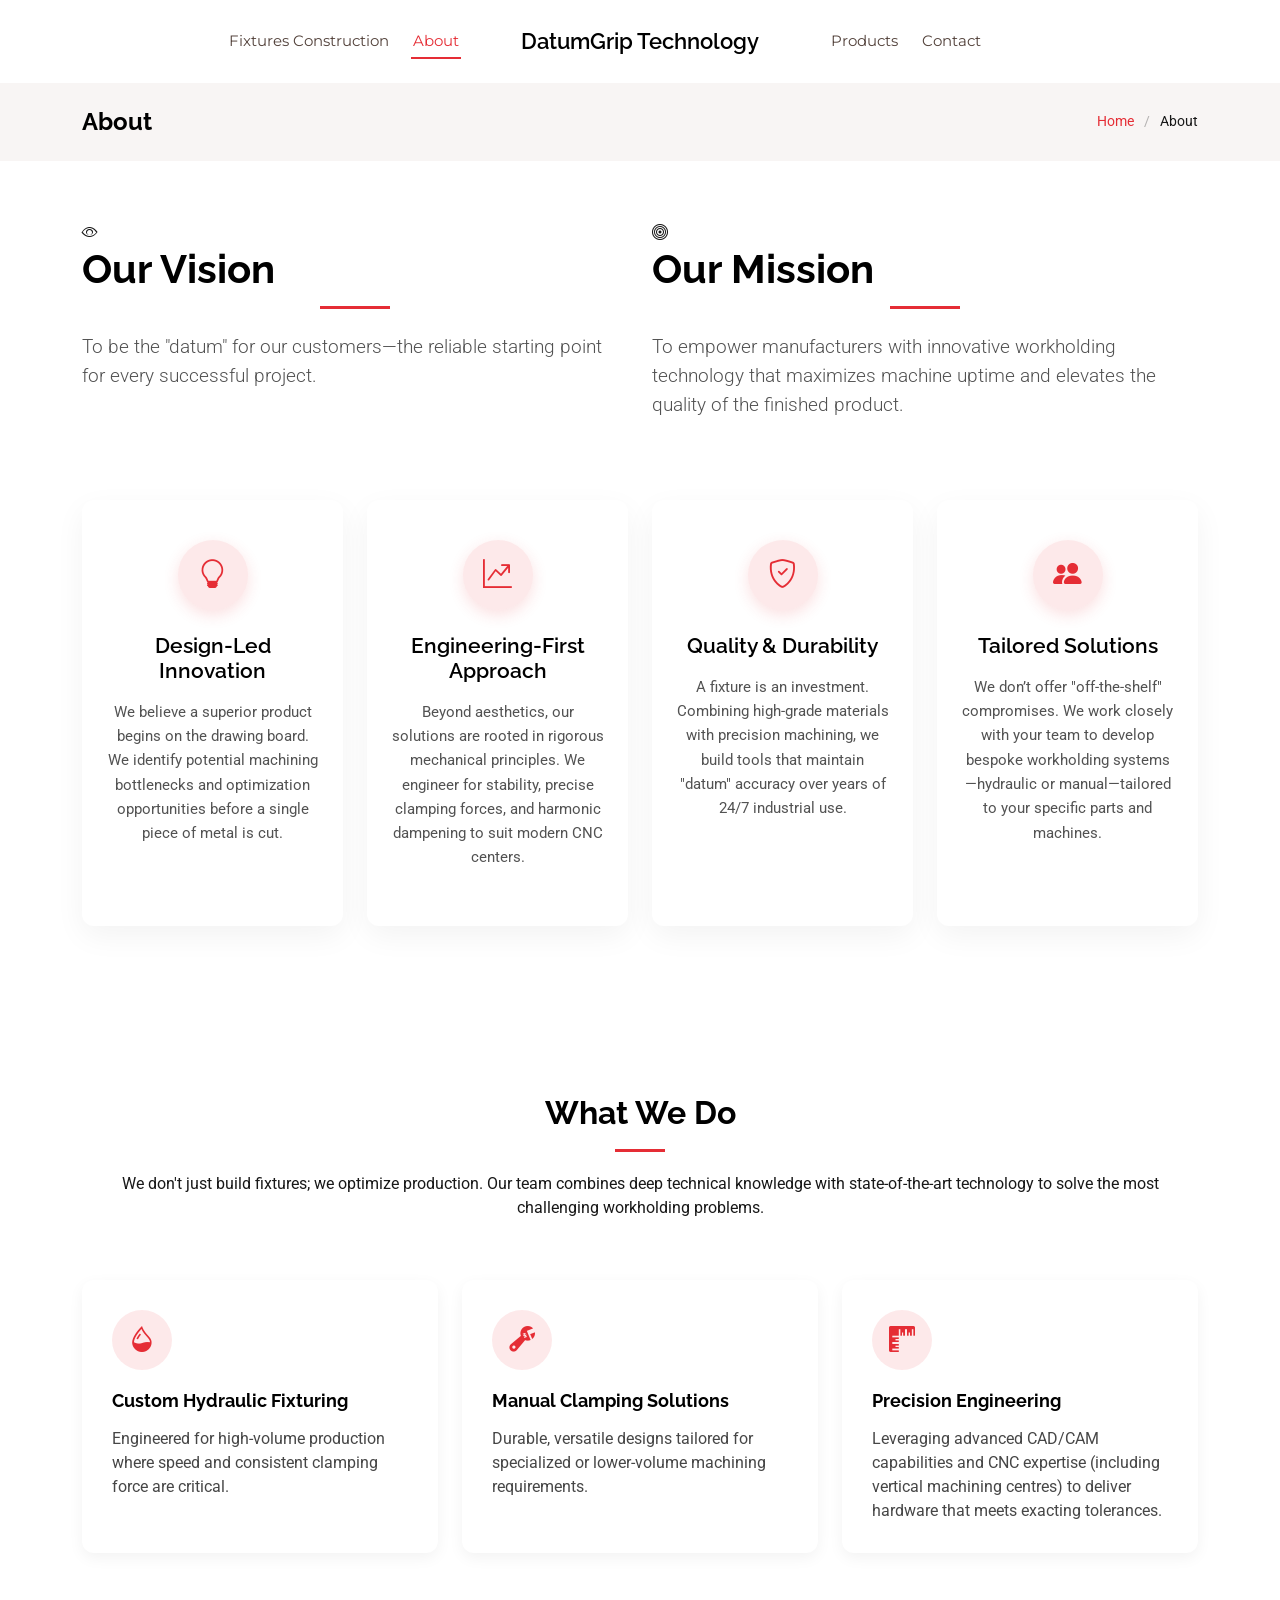
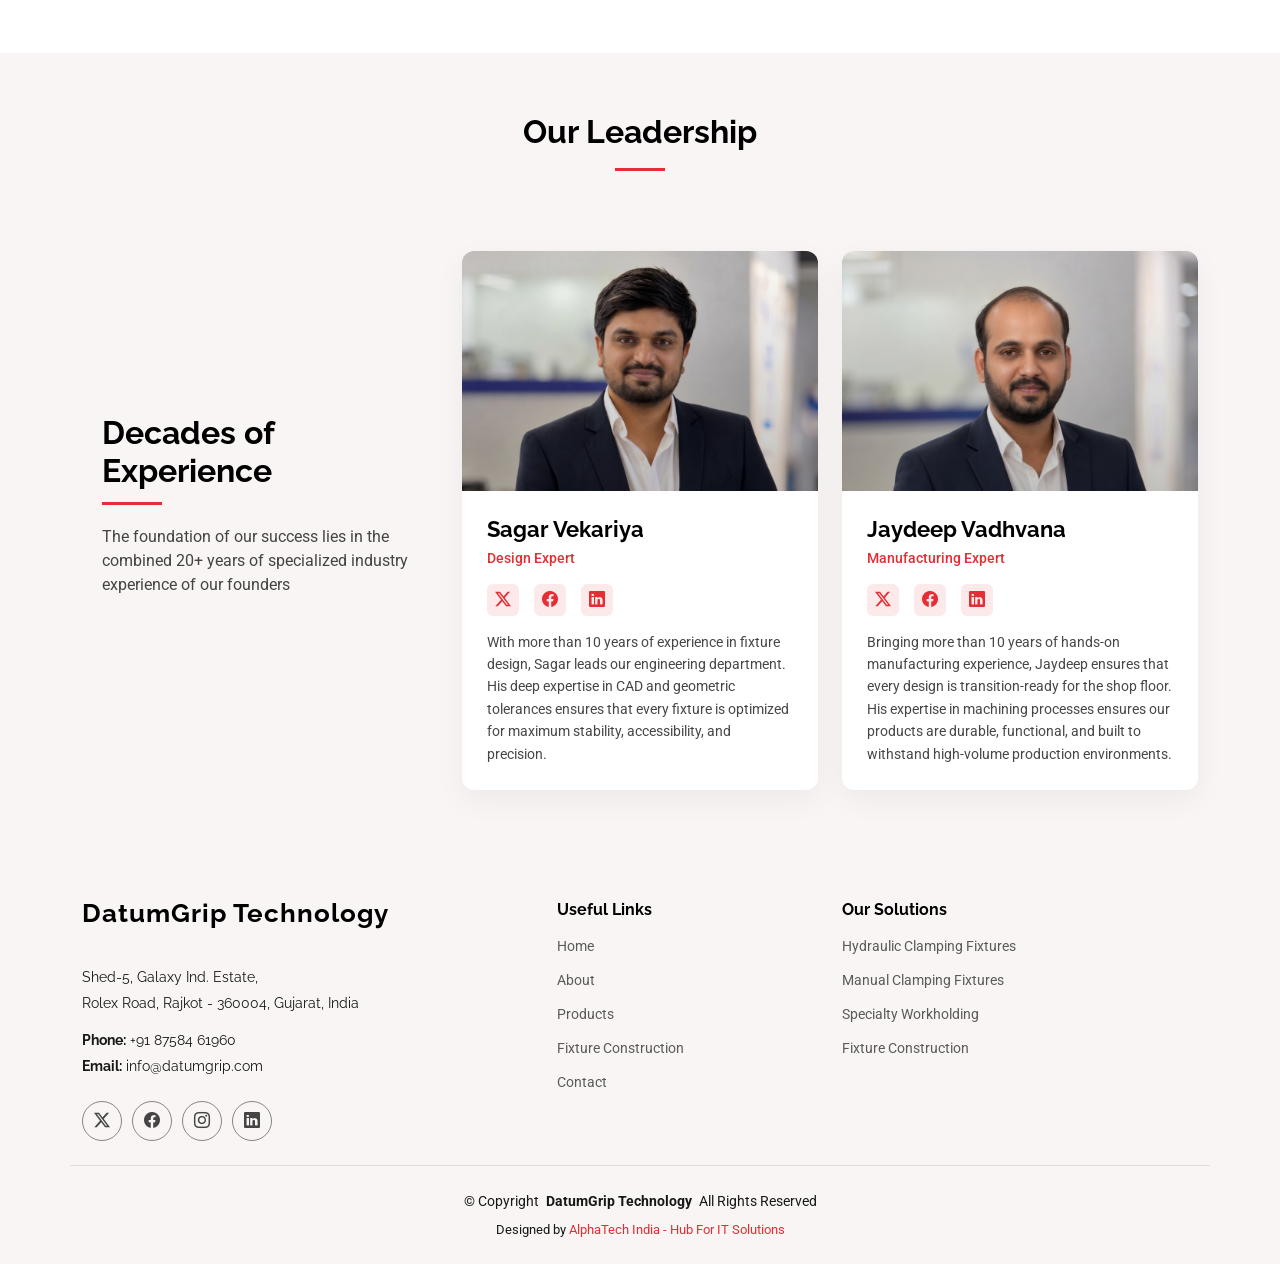
==== about.html @ d55b375a "new images and sliders" ====
<!doctype html>
<html lang="en">
  <head>
    <meta charset="utf-8" />
    <meta content="width=device-width, initial-scale=1.0" name="viewport" />
    <title>About - DatumGrip Technology</title>
    <meta name="description" content="" />
    <meta name="keywords" content="" />

    <!-- Favicons -->
    <link href="assets/img/favicon.png" rel="icon" />
    <link href="assets/img/apple-touch-icon.png" rel="apple-touch-icon" />

    <!-- Fonts -->
    <link href="https://fonts.googleapis.com" rel="preconnect" />
    <link href="https://fonts.gstatic.com" rel="preconnect" crossorigin />
    <link
      href="https://fonts.googleapis.com/css2?family=Roboto:ital,wght@0,100;0,300;0,400;0,500;0,700;0,900;1,100;1,300;1,400;1,500;1,700;1,900&family=Montserrat:ital,wght@0,100;0,200;0,300;0,400;0,500;0,600;0,700;0,800;0,900;1,100;1,200;1,300;1,400;1,500;1,600;1,700;1,800;1,900&family=Raleway:ital,wght@0,100;0,200;0,300;0,400;0,500;0,600;0,700;0,800;0,900;1,100;1,200;1,300;1,400;1,500;1,600;1,700;1,800;1,900&display=swap"
      rel="stylesheet"
    />

    <!-- Vendor CSS Files -->
    <link href="assets/vendor/bootstrap/css/bootstrap.min.css" rel="stylesheet" />
    <link href="assets/vendor/bootstrap-icons/bootstrap-icons.css" rel="stylesheet" />
    <link href="assets/vendor/aos/aos.css" rel="stylesheet" />
    <link href="assets/vendor/swiper/swiper-bundle.min.css" rel="stylesheet" />

    <!-- Main CSS File -->
    <link href="assets/css/main.css" rel="stylesheet" />
  </head>

  <body class="about-page">
    <header id="header" class="header d-flex align-items-center sticky-top">
      <div class="container-fluid container-xl position-relative header-inner d-flex align-items-center">
        <nav id="navmenu" class="navmenu">
          <div class="navmenu-panels">
            <ul class="nav-left">
              <li><a href="fixture-construction.html">Fixtures Construction</a></li>
              <li><a href="about.html" class="active">About</a></li>
            </ul>
            <a href="index.html" class="logo d-flex align-items-center">
              <!-- Uncomment the line below if you also wish to use an image logo -->
              <!-- <img src="assets/img/logo.webp" alt=""> -->
              <h1 class="sitename">DatumGrip Technology</h1>
            </a>
            <ul class="nav-right">
              <li><a href="products.html">Products</a></li>
              <li><a href="contact.html">Contact</a></li>
            </ul>
          </div>
          <i class="mobile-nav-toggle d-xl-none bi bi-list"></i>
        </nav>
      </div>
    </header>

    <main class="main">
      <!-- Page Title -->
      <div class="page-title light-background">
        <div class="container d-lg-flex justify-content-between align-items-center">
          <h1 class="mb-2 mb-lg-0">About</h1>
          <nav class="breadcrumbs">
            <ol>
              <li><a href="index.html">Home</a></li>
              <li class="current">About</li>
            </ol>
          </nav>
        </div>
      </div>
      <!-- End Page Title -->

      <!-- About Section -->
      <section id="about" class="about section">
        <div class="container" data-aos="fade-up" data-aos-delay="100">
          <div class="row g-4 justify-content-center mb-5">
            <div class="col-md-6" data-aos="fade-up" data-aos-delay="200">
              <div class="vision-mission-box">
                <div class="icon-container">
                  <i class="bi bi-eye"></i>
                </div>
                <h2 class="section-heading">Our Vision</h2>
                <p class="lead">
                  To be the "datum" for our customers—the reliable starting point for every successful project.
                </p>
              </div>
            </div>
            <div class="col-md-6" data-aos="fade-up" data-aos-delay="300">
              <div class="vision-mission-box">
                <div class="icon-container">
                  <i class="bi bi-bullseye"></i>
                </div>
                <h2 class="section-heading">Our Mission</h2>
                <p class="lead">
                  To empower manufacturers with innovative workholding technology that maximizes machine uptime and
                  elevates the quality of the finished product.
                </p>
              </div>
            </div>
          </div>

          <div class="row g-4 mb-5">
            <div class="col-md-6 col-lg-3" data-aos="fade-up" data-aos-delay="100">
              <div class="feature-box">
                <div class="icon-container">
                  <i class="bi bi-lightbulb"></i>
                </div>
                <h4>Design-Led Innovation</h4>
                <p>
                  We believe a superior product begins on the drawing board. We identify potential machining bottlenecks
                  and optimization opportunities before a single piece of metal is cut.
                </p>
              </div>
            </div>

            <div class="col-md-6 col-lg-3" data-aos="fade-up" data-aos-delay="200">
              <div class="feature-box">
                <div class="icon-container">
                  <i class="bi bi-graph-up-arrow"></i>
                </div>
                <h4>Engineering-First Approach</h4>
                <p>
                  Beyond aesthetics, our solutions are rooted in rigorous mechanical principles. We engineer for
                  stability, precise clamping forces, and harmonic dampening to suit modern CNC centers.
                </p>
              </div>
            </div>

            <div class="col-md-6 col-lg-3" data-aos="fade-up" data-aos-delay="300">
              <div class="feature-box">
                <div class="icon-container">
                  <i class="bi bi-shield-check"></i>
                </div>
                <h4>Quality & Durability</h4>
                <p>
                  A fixture is an investment. Combining high-grade materials with precision machining, we build tools
                  that maintain "datum" accuracy over years of 24/7 industrial use.
                </p>
              </div>
            </div>

            <div class="col-md-6 col-lg-3" data-aos="fade-up" data-aos-delay="400">
              <div class="feature-box">
                <div class="icon-container">
                  <i class="bi bi-people-fill"></i>
                </div>
                <h4>Tailored Solutions</h4>
                <p>
                  We don’t offer "off-the-shelf" compromises. We work closely with your team to develop bespoke
                  workholding systems—hydraulic or manual—tailored to your specific parts and machines.
                </p>
              </div>
            </div>
          </div>
        </div>
      </section>
      <!-- /About Section -->

      <!-- What We Do Section -->
      <section id="what-we-do" class="service-details section">
        <div class="container section-title" data-aos="fade-up">
          <h2>What We Do</h2>
          <p>
            We don't just build fixtures; we optimize production. Our team combines deep technical knowledge with
            state-of-the-art technology to solve the most challenging workholding problems.
          </p>
        </div>
        <!-- End Section Title -->

        <div class="container" data-aos="fade-up" data-aos-delay="100">
          <div class="service-content">
            <div class="service-features">
              <div class="row g-4">
                <div class="col-md-4" data-aos="fade-up" data-aos-delay="100">
                  <div class="feature-card">
                    <div class="icon-wrapper">
                      <i class="bi bi-droplet-half"></i>
                    </div>
                    <h4>Custom Hydraulic Fixturing</h4>
                    <p>Engineered for high-volume production where speed and consistent clamping force are critical.</p>
                  </div>
                </div>
                <div class="col-md-4" data-aos="fade-up" data-aos-delay="200">
                  <div class="feature-card">
                    <div class="icon-wrapper">
                      <i class="bi bi-wrench-adjustable"></i>
                    </div>
                    <h4>Manual Clamping Solutions</h4>
                    <p>Durable, versatile designs tailored for specialized or lower-volume machining requirements.</p>
                  </div>
                </div>
                <div class="col-md-4" data-aos="fade-up" data-aos-delay="300">
                  <div class="feature-card">
                    <div class="icon-wrapper">
                      <i class="bi bi-rulers"></i>
                    </div>
                    <h4>Precision Engineering</h4>
                    <p>
                      Leveraging advanced CAD/CAM capabilities and CNC expertise (including vertical machining centres)
                      to deliver hardware that meets exacting tolerances.
                    </p>
                  </div>
                </div>
              </div>
            </div>
          </div>
        </div>
      </section>
      <!-- /What We Do Section -->

      <!-- Team Section -->
      <section id="team" class="team section light-background">
        <!-- Section Title -->
        <div class="container section-title" data-aos="fade-up">
          <h2>Our Leadership</h2>
          <!-- <p>The foundation of our success lies in the combined 20+ years of specialized industry experience of our founders</p> -->
        </div>
        <!-- End Section Title -->

        <div class="container" data-aos="fade-up" data-aos-delay="100">
          <div class="row">
            <div class="col-lg-4 team-intro" data-aos="fade-right" data-aos-delay="200">
              <div class="team-intro-content">
                <h2>Decades of Experience</h2>
                <p>
                  The foundation of our success lies in the combined 20+ years of specialized industry experience of our
                  founders
                </p>
              </div>
            </div>

            <div class="col-lg-8 team-grid-wrap">
              <div class="row g-4">
                <div class="col-md-6">
                  <div class="member-card">
                    <div class="member-image">
                      <img
                        src="assets/images/sagar.png"
                        class="img-fluid"
                        style="object-position: center;"
                        alt=""
                        loading="lazy"
                      />
                    </div>
                    <div class="member-info">
                      <h3>Sagar Vekariya</h3>
                      <span>Design Expert</span>
                      <div class="member-social">
                        <a href="#"><i class="bi bi-twitter-x"></i></a>
                        <a href="#"><i class="bi bi-facebook"></i></a>
                        <a href="#"><i class="bi bi-linkedin"></i></a>
                      </div>
                      <div class="member-bio">
                        <p>
                          With more than 10 years of experience in fixture design, Sagar leads our engineering
                          department. His deep expertise in CAD and geometric tolerances ensures that every fixture is
                          optimized for maximum stability, accessibility, and precision.
                        </p>
                      </div>
                    </div>
                  </div>
                </div>
                <!-- End card item -->

                <div class="col-md-6">
                  <div class="member-card">
                    <div class="member-image">
                      <img
                        src="assets/images/jaydeep.png"
                        class="img-fluid"
                        alt="Jaydeep"
                        loading="lazy"
                      />
                    </div>
                    <div class="member-info">
                      <h3>Jaydeep Vadhvana</h3>
                      <span>Manufacturing Expert</span>
                      <div class="member-social">
                        <a href="#"><i class="bi bi-twitter-x"></i></a>
                        <a href="#"><i class="bi bi-facebook"></i></a>
                        <a href="#"><i class="bi bi-linkedin"></i></a>
                      </div>
                      <div class="member-bio">
                        <p>
                          Bringing more than 10 years of hands-on manufacturing experience, Jaydeep ensures that every
                          design is transition-ready for the shop floor. His expertise in machining processes ensures
                          our products are durable, functional, and built to withstand high-volume production
                          environments.
                        </p>
                      </div>
                    </div>
                  </div>
                </div>
                <!-- End card item -->
              </div>
            </div>
          </div>
        </div>
      </section>
      <!-- /Team Section -->
    </main>

    <footer id="footer" class="footer position-relative light-background">
      <div class="container footer-top">
        <div class="row gy-4">
          <div class="col-lg-5 col-md-12 footer-about">
            <a href="index.html" class="logo d-flex align-items-center">
              <span class="sitename">DatumGrip Technology</span>
            </a>
            <div class="footer-contact pt-3">
              <p>Shed-5, Galaxy Ind. Estate,</p>
              <p>Rolex Road, Rajkot - 360004, Gujarat, India</p>
              <p class="mt-3"><strong>Phone:</strong> <span>+91 87584 61960</span></p>
              <p><strong>Email:</strong> <span>info@datumgrip.com</span></p>
            </div>
            <div class="social-links d-flex mt-4">
              <a href="#"><i class="bi bi-twitter-x"></i></a>
              <a href="#"><i class="bi bi-facebook"></i></a>
              <a href="#"><i class="bi bi-instagram"></i></a>
              <a href="#"><i class="bi bi-linkedin"></i></a>
            </div>
          </div>

          <div class="col-lg-3 col-md-6 footer-links">
            <h4>Useful Links</h4>
            <ul>
              <li><a href="index.html">Home</a></li>
              <li><a href="about.html">About</a></li>
              <li><a href="products.html">Products</a></li>
              <li><a href="fixture-construction.html">Fixture Construction</a></li>
              <li><a href="contact.html">Contact</a></li>
            </ul>
          </div>

          <div class="col-lg-4 col-md-6 footer-links">
            <h4>Our Solutions</h4>
            <ul>
              <li><a href="products.html">Hydraulic Clamping Fixtures</a></li>
              <li><a href="products.html">Manual Clamping Fixtures</a></li>
              <li><a href="products.html">Specialty Workholding</a></li>
              <li><a href="fixture-construction.html">Fixture Construction</a></li>
            </ul>
          </div>
        </div>
      </div>

      <div class="container copyright text-center mt-4">
        <p>
          © <span>Copyright</span> <strong class="px-1 sitename">DatumGrip Technology</strong>
          <span>All Rights Reserved</span>
        </p>
        <div class="credits">
          Designed by <a href="https://alphatech-india.in/">AlphaTech India - Hub For IT Solutions</a>
        </div>
      </div>
    </footer>

    <!-- Scroll Top -->
    <a href="#" id="scroll-top" class="scroll-top d-flex align-items-center justify-content-center"
      ><i class="bi bi-arrow-up-short"></i
    ></a>

    <!-- Vendor JS Files -->
    <script src="assets/vendor/bootstrap/js/bootstrap.bundle.min.js"></script>
    <script src="assets/vendor/aos/aos.js"></script>
    <script src="assets/vendor/swiper/swiper-bundle.min.js"></script>

    <!-- Main JS File -->
    <script src="assets/js/main.js"></script>
  </body>
</html>
---- assets/css/main.css ----
/*--------------------------------------------------------------
# Font & Color Variables
--------------------------------------------------------------*/
/* Fonts */
:root {
  --default-font: "Roboto",  system-ui, -apple-system, "Segoe UI", Roboto, "Helvetica Neue", Arial, "Noto Sans", "Liberation Sans", sans-serif, "Apple Color Emoji", "Segoe UI Emoji", "Segoe UI Symbol", "Noto Color Emoji";
  --heading-font: "Raleway",  sans-serif;
  --nav-font: "Montserrat",  sans-serif;
}

/* Global Colors - The following color variables are used throughout the website. Updating them here will change the color scheme of the entire website */
:root { 
  --background-color: #ffffff; /* Background color for the entire website, including individual sections */
  --default-color: #181818; /* Default color used for the majority of the text content across the entire website */
  --heading-color: #000000; /* Color for headings, subheadings and title throughout the website */
  --accent-color: #E52D35; /* Accent color that represents your brand on the website. It's used for buttons, links, and other elements that need to stand out */
  --surface-color: #ffffff; /* The surface color is used as a background of boxed elements within sections, such as cards, icon boxes, or other elements that require a visual separation from the global background. */
  --contrast-color: #ffffff; /* Contrast color for text, ensuring readability against backgrounds of accent, heading, or default colors. */
}

/* Nav Menu Colors - The following color variables are used specifically for the navigation menu. They are separate from the global colors to allow for more customization options */
:root {
  --nav-color: #52413a;  /* The default color of the main navmenu links */
  --nav-hover-color: #E52D35; /* Applied to main navmenu links when they are hovered over or active */
  --nav-mobile-background-color: #ffffff; /* Used as the background color for mobile navigation menu */
  --nav-dropdown-background-color: #ffffff; /* Used as the background color for dropdown items that appear when hovering over primary navigation items */
  --nav-dropdown-color: #52413a; /* Used for navigation links of the dropdown items in the navigation menu. */
  --nav-dropdown-hover-color: #E52D35; /* Similar to --nav-hover-color, this color is applied to dropdown navigation links when they are hovered over. */
}

/* Color Presets - These classes override global colors when applied to any section or element, providing reuse of the sam color scheme. */

.light-background {
  --background-color: #f8f5f4;
  --surface-color: #ffffff;
}

.dark-background {
  --background-color: #060606;
  --default-color: #ffffff;
  --heading-color: #ffffff;
  --surface-color: #343333;
  --contrast-color: #ffffff;
}

/* Smooth scroll */
:root {
  scroll-behavior: smooth;
}

/*--------------------------------------------------------------
# General Styling & Shared Classes
--------------------------------------------------------------*/
body {
  color: var(--default-color);
  background-color: var(--background-color);
  font-family: var(--default-font);
}

a {
  color: var(--accent-color);
  text-decoration: none;
  transition: 0.3s;
}

a:hover {
  color: color-mix(in srgb, var(--accent-color), transparent 25%);
  text-decoration: none;
}

h1,
h2,
h3,
h4,
h5,
h6 {
  color: var(--heading-color);
  font-family: var(--heading-font);
}

/* PHP Email Form Messages
------------------------------*/
.php-email-form .error-message {
  display: none;
  background: #df1529;
  color: #ffffff;
  text-align: left;
  padding: 15px;
  margin-bottom: 24px;
  font-weight: 600;
}

.php-email-form .sent-message {
  display: none;
  color: #ffffff;
  background: #059652;
  text-align: center;
  padding: 15px;
  margin-bottom: 24px;
  font-weight: 600;
}

.php-email-form .loading {
  display: none;
  background: var(--surface-color);
  text-align: center;
  padding: 15px;
  margin-bottom: 24px;
}

.php-email-form .loading:before {
  content: "";
  display: inline-block;
  border-radius: 50%;
  width: 24px;
  height: 24px;
  margin: 0 10px -6px 0;
  border: 3px solid var(--accent-color);
  border-top-color: var(--surface-color);
  animation: php-email-form-loading 1s linear infinite;
}

@keyframes php-email-form-loading {
  0% {
    transform: rotate(0deg);
  }

  100% {
    transform: rotate(360deg);
  }
}

/*--------------------------------------------------------------
# Global Header
--------------------------------------------------------------*/
.header {
  color: var(--default-color);
  background-color: var(--background-color);
  padding: 15px 0;
  transition: all 0.5s;
  z-index: 997;
}

.header .logo {
  line-height: 1;
}

.header .logo img {
  max-height: 36px;
  margin-right: 8px;
}

.header .logo h1 {
  font-size: 26px;
  margin: 0;
  font-weight: 600;
  color: var(--heading-color);
}

.header .btn-getstarted,
.header .btn-getstarted:focus {
  color: var(--contrast-color);
  background: var(--accent-color);
  font-size: 14px;
  padding: 8px 25px;
  margin: 0 0 0 30px;
  border-radius: 50px;
  transition: 0.3s;
}

.header .btn-getstarted:hover,
.header .btn-getstarted:focus:hover {
  color: var(--contrast-color);
  background: color-mix(in srgb, var(--accent-color), transparent 15%);
}

@media (max-width: 1199px) {
  .header-inner {
    justify-content: space-between;
    width: 100%;
  }

  .header-inner .navmenu {
    display: flex;
    align-items: center;
    justify-content: space-between;
    width: 100%;
  }

  .header-inner .navmenu-panels {
    display: contents;
  }

  .header-inner .navmenu-panels .logo {
    order: 1;
  }

  .header-inner .navmenu .mobile-nav-toggle {
    order: 2;
  }
}

/* Centered logo with split navigation */
@media (min-width: 1200px) {
  .header-inner {
    width: 100%;
  }

  .header-inner .navmenu {
    width: 100%;
  }

  .header-inner .navmenu-panels {
    display: grid;
    grid-template-columns: minmax(0, 1fr) auto minmax(0, 1fr);
    align-items: center;
    column-gap: 48px;
    width: 100%;
  }

  .header-inner .nav-left {
    justify-content: flex-end;
    justify-self: end;
  }

  .header-inner .nav-right {
    justify-content: flex-start;
    justify-self: start;
  }

  .header-inner .navmenu-panels .logo {
    justify-self: center;
    text-align: center;
    padding: 0 12px;
  }

  .header-inner .navmenu-panels .logo h1 {
    font-size: 22px;
    white-space: nowrap;
  }
}

/* Global Header on Scroll
------------------------------*/
.scrolled .header {
  --background-color: rgba(244, 239, 237, 0.95);
}

/*--------------------------------------------------------------
# Navigation Menu
--------------------------------------------------------------*/
/* Desktop Navigation */
@media (min-width: 1200px) {
  .navmenu {
    padding: 0;
  }

  .navmenu ul {
    margin: 0;
    padding: 0;
    display: flex;
    list-style: none;
    align-items: center;
  }

  .navmenu li {
    position: relative;
  }

  .navmenu-panels>ul>li {
    white-space: nowrap;
    padding: 15px 10px;
  }

  .navmenu-panels>ul>li:last-child {
    padding-right: 0;
  }

  .navmenu a,
  .navmenu a:focus {
    color: var(--nav-color);
    font-size: 15px;
    padding: 0 2px;
    font-family: var(--nav-font);
    font-weight: 400;
    display: flex;
    align-items: center;
    justify-content: space-between;
    white-space: nowrap;
    transition: 0.3s;
    position: relative;
  }

  .navmenu a i,
  .navmenu a:focus i {
    font-size: 12px;
    line-height: 0;
    margin-left: 5px;
    transition: 0.3s;
  }

  .navmenu-panels>ul>li>a:before {
    content: "";
    position: absolute;
    width: 100%;
    height: 2px;
    bottom: -6px;
    left: 0;
    background-color: var(--accent-color);
    visibility: hidden;
    width: 0px;
    transition: all 0.3s ease-in-out 0s;
  }

  .navmenu a:hover:before,
  .navmenu li:hover>a:before,
  .navmenu .active:before {
    visibility: visible;
    width: 100%;
  }

  .navmenu li:hover>a,
  .navmenu .active,
  .navmenu .active:focus {
    color: var(--nav-hover-color);
  }

  .navmenu .dropdown ul {
    margin: 0;
    padding: 10px 0;
    background: var(--nav-dropdown-background-color);
    display: block;
    position: absolute;
    visibility: hidden;
    left: 14px;
    top: 130%;
    opacity: 0;
    transition: 0.3s;
    border-radius: 4px;
    z-index: 99;
    box-shadow: 0px 0px 30px rgba(0, 0, 0, 0.1);
  }

  .navmenu .dropdown ul li {
    min-width: 200px;
  }

  .navmenu .dropdown ul a {
    padding: 10px 20px;
    font-size: 15px;
    text-transform: none;
    color: var(--nav-dropdown-color);
  }

  .navmenu .dropdown ul a i {
    font-size: 12px;
  }

  .navmenu .dropdown ul a:hover,
  .navmenu .dropdown ul .active:hover,
  .navmenu .dropdown ul li:hover>a {
    color: var(--nav-dropdown-hover-color);
  }

  .navmenu .dropdown:hover>ul {
    opacity: 1;
    top: 100%;
    visibility: visible;
  }

  .navmenu .dropdown .dropdown ul {
    top: 0;
    left: -90%;
    visibility: hidden;
  }

  .navmenu .dropdown .dropdown:hover>ul {
    opacity: 1;
    top: 0;
    left: -100%;
    visibility: visible;
  }
}

/* Mobile Navigation */
@media (max-width: 1199px) {
  .mobile-nav-toggle {
    color: var(--nav-color);
    font-size: 28px;
    line-height: 0;
    margin-right: 10px;
    cursor: pointer;
    transition: color 0.3s;
  }

  .navmenu {
    padding: 0;
    z-index: 9997;
  }

  .navmenu-panels {
    display: none;
  }

  .navmenu-panels ul {
    display: none;
    list-style: none;
    position: static;
    padding: 0;
    margin: 0;
    border-radius: 0;
    background-color: transparent;
    border: none;
    box-shadow: none;
    overflow: visible;
    transition: 0.3s;
  }

  .navmenu-panels>ul {
    display: none;
  }

  .navmenu a,
  .navmenu a:focus {
    color: var(--nav-dropdown-color);
    padding: 10px 20px;
    font-family: var(--nav-font);
    font-size: 17px;
    font-weight: 500;
    display: flex;
    align-items: center;
    justify-content: space-between;
    white-space: nowrap;
    transition: 0.3s;
  }

  .navmenu a i,
  .navmenu a:focus i {
    font-size: 12px;
    line-height: 0;
    margin-left: 5px;
    width: 30px;
    height: 30px;
    display: flex;
    align-items: center;
    justify-content: center;
    border-radius: 50%;
    transition: 0.3s;
    background-color: color-mix(in srgb, var(--accent-color), transparent 90%);
  }

  .navmenu a i:hover,
  .navmenu a:focus i:hover {
    background-color: var(--accent-color);
    color: var(--contrast-color);
  }

  .navmenu a:hover,
  .navmenu .active,
  .navmenu .active:focus {
    color: var(--nav-dropdown-hover-color);
  }

  .navmenu .active i,
  .navmenu .active:focus i {
    background-color: var(--accent-color);
    color: var(--contrast-color);
    transform: rotate(180deg);
  }

  .navmenu .dropdown ul {
    position: static;
    display: none;
    z-index: 99;
    padding: 10px 0;
    margin: 10px 20px;
    background-color: var(--nav-dropdown-background-color);
    transition: all 0.5s ease-in-out;
  }

  .navmenu .dropdown ul ul {
    background-color: rgba(33, 37, 41, 0.1);
  }

  .navmenu .dropdown>.dropdown-active {
    display: block;
    background-color: rgba(33, 37, 41, 0.03);
  }

  .mobile-nav-active {
    overflow: hidden;
  }

  .mobile-nav-active .mobile-nav-toggle {
    color: #fff;
    position: absolute;
    font-size: 32px;
    top: 15px;
    right: 15px;
    margin-right: 0;
    z-index: 9999;
  }

  .mobile-nav-active .navmenu {
    position: fixed;
    overflow: hidden;
    inset: 0;
    background: rgba(33, 37, 41, 0.8);
    transition: 0.3s;
  }

  .mobile-nav-active .navmenu-panels {
    display: block;
    position: absolute;
    inset: 60px 20px 20px 20px;
    padding: 10px 0;
    margin: 0;
    border-radius: 6px;
    background-color: var(--nav-mobile-background-color);
    border: 1px solid color-mix(in srgb, var(--default-color), transparent 90%);
    box-shadow: none;
    overflow-y: auto;
    z-index: 9998;
  }

  .mobile-nav-active .navmenu-panels .logo {
    display: none;
  }

  .mobile-nav-active .navmenu-panels>ul {
    display: block;
  }
}

/*--------------------------------------------------------------
# Global Footer
--------------------------------------------------------------*/
.footer {
  color: var(--default-color);
  background-color: var(--background-color);
  font-size: 14px;
  position: relative;
}

.footer .footer-top {
  padding-top: 50px;
}

.footer .footer-about .logo {
  line-height: 1;
  margin-bottom: 25px;
}

.footer .footer-about .logo img {
  max-height: 40px;
  margin-right: 6px;
}

.footer .footer-about .logo span {
  color: var(--heading-color);
  font-family: var(--heading-font);
  font-size: 26px;
  font-weight: 700;
  letter-spacing: 1px;
}

.footer .footer-about p {
  font-size: 14px;
  font-family: var(--heading-font);
}

.footer .social-links a {
  display: flex;
  align-items: center;
  justify-content: center;
  width: 40px;
  height: 40px;
  border-radius: 50%;
  border: 1px solid color-mix(in srgb, var(--default-color), transparent 50%);
  font-size: 16px;
  color: color-mix(in srgb, var(--default-color), transparent 20%);
  margin-right: 10px;
  transition: 0.3s;
}

.footer .social-links a:hover {
  color: var(--accent-color);
  border-color: var(--accent-color);
}

.footer h4 {
  font-size: 16px;
  font-weight: bold;
  position: relative;
  padding-bottom: 12px;
}

.footer .footer-links {
  margin-bottom: 30px;
}

.footer .footer-links ul {
  list-style: none;
  padding: 0;
  margin: 0;
}

.footer .footer-links ul i {
  padding-right: 2px;
  font-size: 12px;
  line-height: 0;
}

.footer .footer-links ul li {
  padding: 10px 0;
  display: flex;
  align-items: center;
}

.footer .footer-links ul li:first-child {
  padding-top: 0;
}

.footer .footer-links ul a {
  color: color-mix(in srgb, var(--default-color), transparent 30%);
  display: inline-block;
  line-height: 1;
}

.footer .footer-links ul a:hover {
  color: var(--accent-color);
}

.footer .footer-contact p {
  margin-bottom: 5px;
}

.footer .copyright {
  padding: 25px 0;
  border-top: 1px solid color-mix(in srgb, var(--default-color), transparent 90%);
}

.footer .copyright p {
  margin-bottom: 0;
}

.footer .credits {
  margin-top: 8px;
  font-size: 13px;
}

/*--------------------------------------------------------------
# Scroll Top Button
--------------------------------------------------------------*/
.scroll-top {
  position: fixed;
  visibility: hidden;
  opacity: 0;
  right: 15px;
  bottom: -15px;
  z-index: 99999;
  background-color: var(--accent-color);
  width: 44px;
  height: 44px;
  border-radius: 50px;
  transition: all 0.4s;
}

.scroll-top i {
  font-size: 24px;
  color: var(--contrast-color);
  line-height: 0;
}

.scroll-top:hover {
  background-color: color-mix(in srgb, var(--accent-color), transparent 20%);
  color: var(--contrast-color);
}

.scroll-top.active {
  visibility: visible;
  opacity: 1;
  bottom: 15px;
}

/*--------------------------------------------------------------
# Disable aos animation delay on mobile devices
--------------------------------------------------------------*/
@media screen and (max-width: 768px) {
  [data-aos-delay] {
    transition-delay: 0 !important;
  }
}

/*--------------------------------------------------------------
# Global Page Titles & Breadcrumbs
--------------------------------------------------------------*/
.page-title {
  color: var(--default-color);
  background-color: var(--background-color);
  padding: 25px 0;
  position: relative;
}

.page-title h1 {
  font-size: 24px;
  font-weight: 700;
}

.page-title .breadcrumbs ol {
  display: flex;
  flex-wrap: wrap;
  list-style: none;
  padding: 0;
  margin: 0;
  font-size: 14px;
  font-weight: 400;
}

.page-title .breadcrumbs ol li+li {
  padding-left: 10px;
}

.page-title .breadcrumbs ol li+li::before {
  content: "/";
  display: inline-block;
  padding-right: 10px;
  color: color-mix(in srgb, var(--default-color), transparent 70%);
}

/*--------------------------------------------------------------
# Global Sections
--------------------------------------------------------------*/
section,
.section {
  color: var(--default-color);
  background-color: var(--background-color);
  padding: 60px 0;
  scroll-margin-top: 82px;
  overflow: clip;
}

@media (max-width: 1199px) {

  section,
  .section {
    scroll-margin-top: 63px;
  }
}

/*--------------------------------------------------------------
# Global Section Titles
--------------------------------------------------------------*/
.section-title {
  text-align: center;
  padding-bottom: 60px;
  position: relative;
}

.section-title h2 {
  font-size: 32px;
  font-weight: 700;
  margin-bottom: 20px;
  padding-bottom: 20px;
  position: relative;
}

.section-title h2:after {
  content: "";
  position: absolute;
  display: block;
  width: 50px;
  height: 3px;
  background: var(--accent-color);
  left: 0;
  right: 0;
  bottom: 0;
  margin: auto;
}

.section-title p {
  margin-bottom: 0;
}

/*--------------------------------------------------------------
# Hero Section
--------------------------------------------------------------*/
.hero {
  padding: 80px 0;
}

.hero .hero-content {
  margin-bottom: 2rem;
}

@media (min-width: 992px) {
  .hero .hero-content {
    margin-bottom: 0;
  }
}

.hero .hero-tag {
  display: inline-flex;
  align-items: center;
  background-color: color-mix(in srgb, var(--accent-color), transparent 90%);
  padding: 0.5rem 1rem;
  border-radius: 50px;
  margin-bottom: 1rem;
}

.hero .hero-tag i {
  color: var(--accent-color);
  margin-right: 0.5rem;
}

.hero .hero-tag span {
  color: var(--accent-color);
  font-weight: 600;
}

.hero h1 {
  font-size: 2.5rem;
  font-weight: 700;
  margin-bottom: 1rem;
}

.hero h1 .highlight {
  color: var(--accent-color);
}

@media (min-width: 992px) {
  .hero h1 {
    font-size: 3.5rem;
  }
}

.hero .lead {
  color: color-mix(in srgb, var(--default-color), transparent 25%);
  margin-bottom: 1.5rem;
}

.hero .hero-features {
  list-style: none;
  padding-left: 0;
  margin-bottom: 2rem;
}

.hero .hero-features li {
  margin-bottom: 0.5rem;
  display: flex;
  align-items: center;
}

.hero .hero-features li i {
  color: var(--accent-color);
  margin-right: 0.5rem;
}

.hero .hero-cta {
  display: flex;
  flex-wrap: wrap;
  gap: 1rem;
}

.hero .hero-cta .btn-primary {
  background-color: var(--accent-color);
  border-color: var(--accent-color);
  color: var(--contrast-color);
  padding: 0.75rem 1.5rem;
  font-weight: 600;
  transition: all 0.3s ease;
}

.hero .hero-cta .btn-primary:hover {
  background-color: color-mix(in srgb, var(--accent-color), black 10%);
  border-color: color-mix(in srgb, var(--accent-color), black 10%);
}

.hero .hero-cta .btn-link {
  color: var(--heading-color);
  font-weight: 600;
  text-decoration: none;
  display: inline-flex;
  align-items: center;
}

.hero .hero-cta .btn-link i {
  margin-right: 0.5rem;
}

.hero .hero-cta .btn-link:hover {
  color: var(--accent-color);
}

.hero .hero-image-wrapper {
  position: relative;
  padding: 0 40px;
}

.hero .hero-image-wrapper .hero-image {
  border-radius: 10px;
}

.hero .hero-image-wrapper .stat-card {
  position: absolute;
  background-color: var(--surface-color);
  padding: 1rem;
  border-radius: 8px;
  box-shadow: 0 5px 15px rgba(0, 0, 0, 0.1);
  display: flex;
  flex-direction: column;
  align-items: flex-start;
  min-width: 150px;
}

.hero .hero-image-wrapper .stat-card.top-right {
  top: 40px;
  right: 0px;
}

.hero .hero-image-wrapper .stat-card.bottom-left {
  bottom: 40px;
  left: 0px;
}

.hero .hero-image-wrapper .stat-card .stat-value {
  font-size: 1.5rem;
  font-weight: 700;
  color: var(--accent-color);
  margin-bottom: 0.25rem;
}

.hero .hero-image-wrapper .stat-card .stat-label {
  font-size: 0.875rem;
  color: var(--heading-color);
  margin-bottom: 0.5rem;
}

.hero .hero-image-wrapper .stat-card .stat-icon {
  align-self: flex-end;
  font-size: 1.25rem;
  color: color-mix(in srgb, var(--accent-color), transparent 50%);
}

@media (max-width: 575px) {
  .hero .hero-image-wrapper {
    padding: 0;
  }

  .hero .hero-image-wrapper .stat-card {
    position: relative;
  }

  .hero .hero-image-wrapper .stat-card.top-right,
  .hero .hero-image-wrapper .stat-card.bottom-left {
    inset: auto;
    margin-top: 30px;
  }
}

/*--------------------------------------------------------------
# About Section
--------------------------------------------------------------*/
.about .section-heading {
  font-size: 2.5rem;
  color: var(--heading-color);
  margin-bottom: 1.5rem;
  position: relative;
  padding-bottom: 1rem;
  font-weight: 700;
}

.about .section-heading:after {
  content: "";
  position: absolute;
  width: 70px;
  height: 3px;
  background: var(--accent-color);
  bottom: 0;
  left: 50%;
  transform: translateX(-50%);
}

.about .lead {
  font-size: 1.2rem;
  color: color-mix(in srgb, var(--default-color), transparent 25%);
  margin-bottom: 2rem;
  max-width: 800px;
  margin-left: auto;
  margin-right: auto;
}

.about .feature-box {
  background: var(--surface-color);
  border-radius: 12px;
  padding: 2.5rem 1.5rem;
  text-align: center;
  height: 100%;
  box-shadow: 0 10px 30px rgba(0, 0, 0, 0.05);
  transition: all 0.3s ease;
  position: relative;
  overflow: hidden;
  z-index: 1;
}

.about .feature-box:before {
  content: "";
  position: absolute;
  bottom: 0;
  left: 0;
  width: 100%;
  height: 0;
  background: color-mix(in srgb, var(--accent-color), transparent 92%);
  z-index: -1;
  transition: height 0.5s cubic-bezier(0.65, 0, 0.35, 1);
  border-radius: 12px;
}

.about .feature-box:hover {
  transform: translateY(-10px);
  box-shadow: none;
}

.about .feature-box:hover:before {
  height: 100%;
}

.about .feature-box:hover .icon-container {
  background: var(--accent-color);
  color: var(--contrast-color);
}

.about .feature-box .icon-container {
  width: 70px;
  height: 70px;
  border-radius: 50%;
  background: color-mix(in srgb, var(--accent-color), transparent 90%);
  color: var(--accent-color);
  display: flex;
  align-items: center;
  justify-content: center;
  margin: 0 auto 1.5rem;
  font-size: 1.8rem;
  transition: all 0.3s ease;
  box-shadow: 0 5px 15px color-mix(in srgb, var(--accent-color), transparent 85%);
}

.about .feature-box h4 {
  font-size: 1.3rem;
  font-weight: 600;
  margin-bottom: 1rem;
  color: var(--heading-color);
}

.about .feature-box p {
  color: color-mix(in srgb, var(--default-color), transparent 25%);
  font-size: 0.95rem;
  line-height: 1.6;
}

.about .about-content-box {
  padding: 2rem;
}

.about .about-content-box h3 {
  font-size: 2rem;
  color: var(--heading-color);
  margin-bottom: 1.5rem;
  font-weight: 700;
  line-height: 1.3;
}

.about .about-content-box p {
  color: color-mix(in srgb, var(--default-color), transparent 20%);
  margin-bottom: 1.5rem;
  line-height: 1.7;
}

.about .about-content-box .progress-item {
  margin-bottom: 1.2rem;
}

.about .about-content-box .progress-item .progress-title {
  font-weight: 600;
  color: var(--heading-color);
  font-size: 1rem;
}

.about .about-content-box .progress-item .progress-percent {
  font-weight: 700;
  color: var(--accent-color);
}

.about .about-content-box .progress-item .progress {
  height: 8px;
  border-radius: 4px;
  background-color: color-mix(in srgb, var(--accent-color), transparent 90%);
  margin-top: 0.5rem;
  overflow: hidden;
}

.about .about-content-box .progress-item .progress .progress-bar {
  background-color: var(--accent-color);
  border-radius: 4px;
}

.about .about-content-box .btn-discover {
  background: var(--accent-color);
  color: var(--contrast-color);
  border: none;
  border-radius: 30px;
  padding: 0.8rem 2rem;
  font-weight: 600;
  transition: all 0.3s;
  position: relative;
  overflow: hidden;
  z-index: 1;
}

.about .about-content-box .btn-discover:before {
  content: "";
  position: absolute;
  top: 0;
  left: 0;
  width: 0;
  height: 100%;
  background: color-mix(in srgb, var(--accent-color), #000 15%);
  transition: width 0.3s ease;
  z-index: -1;
  border-radius: 30px;
}

.about .about-content-box .btn-discover:hover {
  box-shadow: 0 8px 25px color-mix(in srgb, var(--accent-color), transparent 80%);
}

.about .about-content-box .btn-discover:hover:before {
  width: 100%;
}

.about .about-image-grid {
  position: relative;
  height: 540px;
  margin: 0 2rem;
}

.about .about-image-grid .img-grid-main {
  position: absolute;
  top: 0;
  right: 0;
  width: 70%;
  height: 350px;
  object-fit: cover;
  border-radius: 12px;
  box-shadow: 0 15px 30px rgba(0, 0, 0, 0.1);
  z-index: 1;
}

.about .about-image-grid .img-grid-secondary {
  position: absolute;
  bottom: 0;
  right: 30%;
  width: 50%;
  height: 220px;
  object-fit: cover;
  border-radius: 12px;
  box-shadow: 0 15px 30px rgba(0, 0, 0, 0.1);
  z-index: 2;
}

.about .about-image-grid .img-grid-tertiary {
  position: absolute;
  left: 0;
  bottom: 70px;
  width: 40%;
  height: 260px;
  object-fit: cover;
  border-radius: 12px;
  box-shadow: 0 15px 30px rgba(0, 0, 0, 0.1);
  z-index: 3;
}

.about .about-image-grid .experience-badge {
  position: absolute;
  right: 10px;
  bottom: 30px;
  width: 120px;
  height: 120px;
  background: var(--accent-color);
  border-radius: 50%;
  display: flex;
  flex-direction: column;
  align-items: center;
  justify-content: center;
  color: var(--contrast-color);
  box-shadow: 0 10px 25px rgba(0, 0, 0, 0.15);
  z-index: 4;
}

.about .about-image-grid .experience-badge .years {
  font-size: 2.5rem;
  font-weight: 700;
  line-height: 1;
  margin-bottom: 0.2rem;
}

.about .about-image-grid .experience-badge .text {
  font-size: 0.8rem;
  text-align: center;
  max-width: 90px;
  line-height: 1.2;
}

@media (max-width: 1199px) {
  .about .about-image-grid {
    height: 480px;
  }

  .about .about-image-grid .img-grid-main {
    height: 300px;
  }

  .about .about-image-grid .img-grid-secondary {
    height: 200px;
  }

  .about .about-image-grid .img-grid-tertiary {
    height: 220px;
  }
}

@media (max-width: 991px) {
  .about .section-heading {
    font-size: 2.2rem;
  }

  .about .about-content-box {
    padding: 1.5rem;
    margin-top: 2rem;
  }

  .about .about-content-box h3 {
    font-size: 1.8rem;
  }

  .about .about-image-grid {
    height: 450px;
    margin: 0 auto;
    max-width: 500px;
  }

  .about .about-image-grid .experience-badge {
    width: 100px;
    height: 100px;
  }

  .about .about-image-grid .experience-badge .years {
    font-size: 2rem;
  }
}

@media (max-width: 767px) {
  .about .section-heading {
    font-size: 1.8rem;
  }

  .about .feature-box {
    padding: 1.8rem 1rem;
  }

  .about .feature-box .icon-container {
    width: 60px;
    height: 60px;
    font-size: 1.5rem;
  }

  .about .about-image-grid {
    height: 400px;
    margin-bottom: 2rem;
  }

  .about .about-image-grid .img-grid-main {
    width: 75%;
    height: 250px;
  }

  .about .about-image-grid .img-grid-secondary {
    width: 55%;
    height: 180px;
  }

  .about .about-image-grid .img-grid-tertiary {
    width: 40%;
    height: 180px;
  }
}

/*--------------------------------------------------------------
# Stats Section
--------------------------------------------------------------*/
.stats .stats-overview {
  height: 100%;
  padding: 30px;
}

.stats .stats-overview h3 {
  font-size: 32px;
  font-weight: 700;
  margin-bottom: 20px;
  position: relative;
  padding-bottom: 15px;
}

.stats .stats-overview h3::after {
  content: "";
  position: absolute;
  display: block;
  width: 60px;
  height: 4px;
  background: var(--accent-color);
  bottom: 0;
  left: 0;
  right: 0;
  margin: 0 auto;
}

@media (min-width: 992px) {
  .stats .stats-overview h3::after {
    margin: 0;
  }
}

.stats .stats-overview p {
  font-size: 16px;
  color: color-mix(in srgb, var(--default-color), transparent 30%);
  line-height: 1.7;
  margin-bottom: 0;
}

.stats .stats-grid {
  display: grid;
  grid-template-columns: repeat(2, 1fr);
  gap: 20px;
}

.stats .stats-card {
  background: var(--surface-color);
  border-radius: 10px;
  box-shadow: 0 5px 20px rgba(0, 0, 0, 0.05);
  padding: 20px;
  display: flex;
  align-items: center;
  transition: transform 0.3s ease, box-shadow 0.3s ease;
}

.stats .stats-card:hover {
  transform: translateY(-5px);
  box-shadow: 0 8px 25px rgba(0, 0, 0, 0.1);
}

.stats .stats-card .stats-icon {
  display: flex;
  align-items: center;
  justify-content: center;
  width: 60px;
  height: 60px;
  background: color-mix(in srgb, var(--accent-color), transparent 90%);
  border-radius: 50%;
  margin-right: 15px;
  flex-shrink: 0;
}

.stats .stats-card .stats-icon i {
  font-size: 24px;
  color: var(--accent-color);
}

.stats .stats-card .stats-content {
  flex-grow: 1;
}

.stats .stats-card .stats-content .stats-number {
  display: flex;
  align-items: baseline;
}

.stats .stats-card .stats-content .stats-number .purecounter {
  font-size: 32px;
  font-weight: 700;
  color: var(--heading-color);
  margin: 0;
  line-height: 1;
}

.stats .stats-card .stats-content .stats-number .plus {
  font-size: 24px;
  font-weight: 700;
  color: var(--accent-color);
  margin-left: 2px;
}

.stats .stats-card .stats-content p {
  font-size: 14px;
  color: color-mix(in srgb, var(--default-color), transparent 40%);
  margin: 5px 0 0;
  font-weight: 500;
  font-family: var(--heading-font);
}

@media (max-width: 768px) {
  .stats .stats-grid {
    grid-template-columns: 1fr;
    gap: 15px;
  }

  .stats .stats-card {
    padding: 15px;
  }

  .stats .stats-card .stats-icon {
    width: 50px;
    height: 50px;
  }

  .stats .stats-card .stats-icon i {
    font-size: 20px;
  }

  .stats .stats-card .stats-content .stats-number .purecounter {
    font-size: 28px;
  }

  .stats .stats-card .stats-content .stats-number .plus {
    font-size: 20px;
  }
}

/*--------------------------------------------------------------
# Services Section
--------------------------------------------------------------*/
.services {
  padding-top: 60px;
  padding-bottom: 30px;
}

.services .services-row {
  position: relative;
}

.services .services-headline .services-subtitle {
  color: var(--accent-color);
  font-weight: 600;
  margin-bottom: 10px;
  font-size: 18px;
}

.services .services-headline .services-title {
  color: var(--heading-color);
  font-size: 2.5rem;
  line-height: 1.2;
  font-weight: 700;
  margin-bottom: 20px;
}

.services .services-description {
  margin-bottom: 30px;
}

.services .services-description p {
  font-size: 1.1rem;
  line-height: 1.6;
}

.services .services-image-container {
  position: relative;
  margin-bottom: 30px;
}

.services .services-image-container .services-image {
  position: relative;
  overflow: hidden;
  border-radius: 20px;
  height: 460px;
}

.services .services-image-container .services-image img {
  width: 100%;
  height: 100%;
  object-fit: cover;
}

.services .services-grid {
  margin-left: 50px;
}

@media (max-width: 991px) {
  .services .services-grid {
    margin-left: 0;
    margin-top: 70px;
  }
}

.services .service-card {
  background-color: color-mix(in srgb, var(--accent-color), transparent 92%);
  border-radius: 25px;
  padding: 30px 25px;
  margin-bottom: 25px;
  border: 1px solid rgba(154, 154, 154, 0.3);
  transition: all 0.3s ease;
  height: 100%;
}

.services .service-card:hover {
  background-color: var(--accent-color);
  transform: translateY(-5px);
}

.services .service-card:hover .service-icon {
  color: var(--contrast-color);
  transform: scale(0.95);
}

.services .service-card:hover .service-info h3 a,
.services .service-card:hover .service-info p {
  color: var(--contrast-color);
  transform: scale(0.95);
}

.services .service-card:hover .service-content .read-more-btn {
  background-color: color-mix(in srgb, var(--contrast-color), transparent 84%);
  color: var(--contrast-color);
}

.services .service-content .service-icon {
  width: 65px;
  height: 65px;
  line-height: 65px;
  margin: 0 auto;
  font-size: 48px;
  color: var(--heading-color);
  transition: all 0.3s ease;
}

.services .service-content .service-info h3 {
  font-size: 1.4rem;
  margin: 15px 0;
  transition: all 0.3s ease;
}

.services .service-content .service-info h3 a {
  color: var(--heading-color);
  text-decoration: none;
}

.services .service-content .service-info p {
  font-size: 1rem;
  line-height: 1.6;
  margin-bottom: 15px;
  transition: all 0.3s ease;
}

.services .service-content .service-action {
  margin-top: 20px;
}

.services .service-content .service-action .read-more-btn {
  display: inline-block;
  padding: 8px 16px;
  background-color: var(--accent-color);
  color: var(--contrast-color);
  border-radius: 5px;
  font-weight: 600;
  font-size: 0.9rem;
  transition: all 0.3s ease;
}

.services .service-content .service-action .read-more-btn:hover {
  transform: translateX(5px);
}

.services .service-content .service-action .read-more-btn i {
  margin-left: 5px;
}

@media (max-width: 767px) {
  .services .services-headline .services-title {
    font-size: 2rem;
  }

  .services .services-image-container .services-image {
    height: 350px;
  }

  .services .services-image-container .circular-btn {
    bottom: -40px;
    right: 50%;
    transform: translateX(50%);
  }

  .services .services-image-container .circular-btn .circular-link {
    width: 130px;
    height: 130px;
    font-size: 0.9rem;
  }
}

/*--------------------------------------------------------------
# Clients Section
--------------------------------------------------------------*/
.clients {
  overflow-x: hidden;
  padding: 40px 0;
  /* Responsive adjustments */
}

.clients .clients-slider {
  position: relative;
  width: 100%;
  overflow: hidden;
  padding: 20px 0;
}

.clients .clients-slider:not(:last-child) {
  margin-bottom: 20px;
}

.clients .clients-track {
  display: flex;
  width: fit-content;
  animation-duration: 30s;
  animation-timing-function: linear;
  animation-iteration-count: infinite;
}

.clients .clients-track.track-1 {
  animation-name: scroll-left;
}

.clients .clients-track.track-2 {
  animation-name: scroll-right;
}

.clients .clients-track:hover {
  animation-play-state: paused;
}

.clients .clients-slide {
  flex: 0 0 auto;
  width: 200px;
  height: 100px;
  margin: 0 30px;
  display: flex;
  align-items: center;
  justify-content: center;
  background-color: var(--surface-color);
  border-radius: 10px;
  box-shadow: 0 5px 15px rgba(0, 0, 0, 0.05);
  transition: all 0.3s ease;
  position: relative;
  overflow: hidden;
}

.clients .clients-slide::before {
  content: "";
  position: absolute;
  top: 0;
  left: -100%;
  width: 100%;
  height: 100%;
  background: linear-gradient(90deg, transparent, color-mix(in srgb, var(--default-color), transparent 96%), transparent);
  transition: 0.5s;
}

.clients .clients-slide:hover {
  transform: translateY(-5px);
  box-shadow: 0 8px 25px rgba(0, 0, 0, 0.1);
}

.clients .clients-slide:hover::before {
  left: 100%;
}

.clients .clients-slide:hover img {
  filter: none;
  opacity: 1;
}

.clients .clients-slide img {
  max-width: 80%;
  max-height: 60%;
  filter: grayscale(100%);
  opacity: 0.7;
  transition: all 0.3s ease;
}

@keyframes scroll-left {
  0% {
    transform: translateX(0);
  }

  100% {
    transform: translateX(-2080px);
  }
}

@keyframes scroll-right {
  0% {
    transform: translateX(-2080px);
  }

  100% {
    transform: translateX(0);
  }
}

@media (max-width: 991px) {
  .clients .clients-slide {
    width: 180px;
    height: 90px;
    margin: 0 20px;
  }

  @keyframes scroll-left {
    0% {
      transform: translateX(0);
    }

    100% {
      transform: translateX(-1760px);
    }
  }

  @keyframes scroll-right {
    0% {
      transform: translateX(-1760px);
    }

    100% {
      transform: translateX(0);
    }
  }
}

@media (max-width: 767px) {
  .clients .clients-slide {
    width: 150px;
    height: 75px;
    margin: 0 15px;
  }

  @keyframes scroll-left {
    0% {
      transform: translateX(0);
    }

    100% {
      transform: translateX(-1440px);
    }
  }

  @keyframes scroll-right {
    0% {
      transform: translateX(-1440px);
    }

    100% {
      transform: translateX(0);
    }
  }
}

/*--------------------------------------------------------------
# Testimonials Section
--------------------------------------------------------------*/
.testimonials .testimonial-item {
  background-color: var(--surface-color);
  border-radius: 12px;
  padding: 30px;
  margin-bottom: 20px;
  box-shadow: 0 5px 20px rgba(0, 0, 0, 0.05);
  height: 100%;
  transition: transform 0.3s ease, box-shadow 0.3s ease;
}

.testimonials .testimonial-item:hover {
  transform: translateY(-5px);
  box-shadow: 0 8px 25px rgba(0, 0, 0, 0.08);
}

.testimonials .testimonial-item .stars {
  margin-bottom: 15px;
  color: #FFD700;
}

.testimonials .testimonial-item .stars i {
  margin-right: 2px;
}

.testimonials .testimonial-item p {
  font-size: 16px;
  line-height: 1.6;
  margin-bottom: 25px;
  color: var(--default-color);
}

.testimonials .testimonial-item .testimonial-footer {
  display: flex;
  justify-content: space-between;
  align-items: center;
}

.testimonials .testimonial-item .testimonial-footer .testimonial-author {
  display: flex;
  align-items: center;
}

.testimonials .testimonial-item .testimonial-footer .testimonial-author img {
  width: 50px;
  height: 50px;
  border-radius: 50%;
  object-fit: cover;
  margin-right: 15px;
  border: 3px solid color-mix(in srgb, var(--accent-color), transparent 80%);
}

.testimonials .testimonial-item .testimonial-footer .testimonial-author div h5 {
  margin: 0 0 5px;
  font-size: 18px;
  font-weight: 600;
  color: var(--heading-color);
}

.testimonials .testimonial-item .testimonial-footer .testimonial-author div span {
  font-size: 14px;
  color: color-mix(in srgb, var(--default-color), transparent 30%);
}

.testimonials .testimonial-item .testimonial-footer .quote-icon {
  font-size: 36px;
  color: color-mix(in srgb, var(--accent-color), transparent 70%);
  line-height: 1;
}

.testimonials .testimonial-item .testimonial-footer .quote-icon i {
  transform: scaleX(-1);
}

@media (max-width: 768px) {
  .testimonials .testimonial-item {
    padding: 25px 20px;
  }

  .testimonials .testimonial-item p {
    font-size: 15px;
    margin-bottom: 20px;
  }

  .testimonials .testimonial-item .testimonial-footer .testimonial-author img {
    width: 45px;
    height: 45px;
  }

  .testimonials .testimonial-item .testimonial-footer .testimonial-author div h5 {
    font-size: 16px;
  }

  .testimonials .testimonial-item .testimonial-footer .testimonial-author div span {
    font-size: 13px;
  }

  .testimonials .testimonial-item .testimonial-footer .quote-icon {
    font-size: 30px;
  }
}

@media (max-width: 576px) {
  .testimonials .testimonial-item {
    padding: 20px 15px;
  }

  .testimonials .testimonial-item .testimonial-footer .testimonial-author img {
    width: 40px;
    height: 40px;
    margin-right: 10px;
  }
}

/*--------------------------------------------------------------
# How We Work Section
--------------------------------------------------------------*/
.how-we-work .steps-wrapper {
  position: relative;
  padding: 20px 0;
}

.how-we-work .steps-wrapper::before {
  content: "";
  position: absolute;
  width: 2px;
  background-color: color-mix(in srgb, var(--accent-color), transparent 85%);
  top: 0;
  bottom: 0;
  left: 50%;
  transform: translateX(-50%);
}

.how-we-work .step-item {
  margin-bottom: 50px;
  width: 100%;
  position: relative;
}

.how-we-work .step-item:last-child {
  margin-bottom: 0;
}

.how-we-work .step-item:nth-child(even) .step-content {
  flex-direction: row-reverse;
}

.how-we-work .step-content {
  display: flex;
  align-items: center;
  gap: 30px;
}

.how-we-work .step-icon {
  flex-shrink: 0;
  width: 80px;
  height: 80px;
  background-color: var(--surface-color);
  border-radius: 50%;
  display: flex;
  align-items: center;
  justify-content: center;
  position: relative;
  z-index: 1;
  box-shadow: 0 0 20px rgba(0, 0, 0, 0.1);
  border: 2px solid color-mix(in srgb, var(--accent-color), transparent 85%);
  transition: all 0.3s ease-in-out;
}

.how-we-work .step-icon i {
  font-size: 32px;
  color: var(--accent-color);
  transition: transform 0.3s ease-in-out;
}

.how-we-work .step-info {
  flex: 1;
  background-color: var(--surface-color);
  padding: 30px;
  border-radius: 8px;
  box-shadow: 0 5px 25px rgba(0, 0, 0, 0.05);
  transition: transform 0.3s ease-in-out;
}

.how-we-work .step-info:hover {
  transform: translateY(-5px);
}

.how-we-work .step-number {
  display: inline-block;
  font-family: var(--heading-font);
  font-size: 0.9rem;
  font-weight: 600;
  color: var(--accent-color);
  text-transform: uppercase;
  letter-spacing: 1px;
  margin-bottom: 10px;
}

.how-we-work h3 {
  font-size: 1.3rem;
  margin-bottom: 15px;
  font-weight: 600;
  color: var(--heading-color);
}

.how-we-work p {
  color: color-mix(in srgb, var(--default-color), transparent 20%);
  font-size: 1rem;
  line-height: 1.6;
  margin-bottom: 0;
}

@media (max-width: 991px) {
  .how-we-work .steps-wrapper::before {
    left: 25px;
  }

  .how-we-work .step-item .step-content {
    flex-direction: row !important;
  }

  .how-we-work .step-icon {
    width: 60px;
    height: 60px;
  }

  .how-we-work .step-icon i {
    font-size: 24px;
  }

  .how-we-work .step-info {
    padding: 20px;
  }

  .how-we-work h3 {
    font-size: 1.3rem;
  }
}

@media (max-width: 767px) {
  .how-we-work .step-content {
    gap: 20px;
  }

  .how-we-work .step-icon {
    width: 50px;
    height: 50px;
  }

  .how-we-work .step-icon i {
    font-size: 20px;
  }

  .how-we-work .step-info {
    padding: 15px;
  }

  .how-we-work h3 {
    font-size: 1.2rem;
  }

  .how-we-work p {
    font-size: 0.95rem;
  }
}

/*--------------------------------------------------------------
# Faq Section
--------------------------------------------------------------*/
.faq .faq-tabs .nav-pills {
  display: inline-flex;
  padding: 8px;
  background-color: color-mix(in srgb, var(--default-color), transparent 95%);
  border-radius: 50px;
}

.faq .faq-tabs .nav-pills .nav-item {
  margin: 0 5px;
}

.faq .faq-tabs .nav-pills .nav-item:first-child {
  margin-left: 0;
}

.faq .faq-tabs .nav-pills .nav-item:last-child {
  margin-right: 0;
}

.faq .faq-tabs .nav-pills .nav-link {
  padding: 10px 20px;
  border-radius: 50px;
  font-weight: 500;
  color: var(--default-color);
  transition: all 0.3s ease;
}

.faq .faq-tabs .nav-pills .nav-link:hover {
  color: var(--accent-color);
}

.faq .faq-tabs .nav-pills .nav-link.active {
  background-color: var(--accent-color);
  color: var(--contrast-color);
  box-shadow: 0 5px 15px rgba(0, 0, 0, 0.1);
}

.faq .faq-tabs .nav-pills .nav-link i {
  font-size: 1.1rem;
}

@media (max-width: 768px) {
  .faq .faq-tabs .nav-pills {
    flex-wrap: wrap;
    justify-content: center;
  }

  .faq .faq-tabs .nav-pills .nav-item {
    margin: 5px;
  }
}

.faq .faq-list .faq-item {
  margin-bottom: 20px;
  border-radius: 10px;
  background-color: var(--surface-color);
  box-shadow: 0 5px 25px rgba(0, 0, 0, 0.05);
  overflow: hidden;
  transition: all 0.3s ease;
}

.faq .faq-list .faq-item:hover {
  box-shadow: 0 10px 30px rgba(0, 0, 0, 0.08);
  transform: translateY(-2px);
}

.faq .faq-list .faq-item h3 {
  display: flex;
  align-items: center;
  padding: 20px 25px;
  margin: 0;
  font-size: 1.1rem;
  font-weight: 600;
  cursor: pointer;
  background-color: var(--surface-color);
  transition: all 0.3s ease;
  position: relative;
}

.faq .faq-list .faq-item h3:hover {
  background-color: color-mix(in srgb, var(--accent-color), transparent 95%);
}

.faq .faq-list .faq-item h3 .num {
  display: flex;
  align-items: center;
  justify-content: center;
  width: 28px;
  height: 28px;
  margin-right: 15px;
  background-color: color-mix(in srgb, var(--accent-color), transparent 85%);
  color: var(--accent-color);
  border-radius: 50%;
  font-size: 0.9rem;
  font-weight: 700;
  flex-shrink: 0;
}

.faq .faq-list .faq-item h3 .question {
  flex: 1;
}

.faq .faq-list .faq-item h3 .faq-toggle {
  font-size: 1.2rem;
  transition: all 0.3s ease;
  color: color-mix(in srgb, var(--default-color), transparent 30%);
  margin-left: 15px;
}

.faq .faq-list .faq-item .faq-content {
  padding: 15px;
  display: none;
}

.faq .faq-list .faq-item .faq-content p {
  overflow: hidden;
  padding: 0;
  margin: 0;
}

.faq .faq-list .faq-item .faq-content p:last-child {
  margin-bottom: 0;
  overflow: hidden;
}

.faq .faq-list .faq-item.faq-active h3 {
  background-color: color-mix(in srgb, var(--accent-color), transparent 90%);
}

.faq .faq-list .faq-item.faq-active h3 .faq-toggle {
  transform: rotate(45deg);
  color: var(--accent-color);
}

.faq .faq-list .faq-item.faq-active .faq-content {
  display: block;
}

.faq .faq-cta {
  background-color: color-mix(in srgb, var(--accent-color), transparent 92%);
  padding: 30px;
  border-radius: 10px;
}

.faq .faq-cta p {
  font-size: 1.1rem;
  margin-bottom: 20px;
}

.faq .faq-cta .btn-primary {
  background-color: var(--accent-color);
  border-color: var(--accent-color);
  padding: 10px 25px;
  border-radius: 50px;
  font-weight: 500;
  transition: all 0.3s ease;
}

.faq .faq-cta .btn-primary:hover {
  background-color: color-mix(in srgb, var(--accent-color), #000 15%);
  border-color: color-mix(in srgb, var(--accent-color), #000 15%);
  transform: translateY(-2px);
}

@media (max-width: 576px) {
  .faq .faq-list .faq-item h3 {
    padding: 15px 20px;
    font-size: 1rem;
  }

  .faq .faq-list .faq-item h3 .num {
    width: 24px;
    height: 24px;
    margin-right: 10px;
    font-size: 0.8rem;
  }

  .faq .faq-list .faq-item .faq-content .content-inner {
    padding: 0 20px;
  }

  .faq .faq-list .faq-item .faq-content.faq-active .content-inner {
    padding: 15px 20px;
  }
}

/*--------------------------------------------------------------
# Call To Action Section
--------------------------------------------------------------*/
.call-to-action .cta-wrapper {
  display: flex;
  align-items: center;
  gap: 3rem;
  background-color: var(--surface-color);
  border-radius: 1rem;
  padding: 3rem;
  position: relative;
  overflow: hidden;
  box-shadow: 0 10px 30px rgba(0, 0, 0, 0.05);
}

.call-to-action .cta-content {
  position: relative;
  z-index: 2;
  flex: 1;
}

.call-to-action .cta-content h2 {
  font-size: 2.5rem;
  font-weight: 700;
  margin-bottom: 1rem;
  line-height: 1.2;
}

.call-to-action .cta-content p {
  font-size: 1.1rem;
  margin-bottom: 2rem;
  max-width: 600px;
  opacity: 0.9;
}

.call-to-action .cta-buttons {
  display: flex;
  gap: 1rem;
  flex-wrap: wrap;
}

.call-to-action .cta-buttons .btn-primary {
  padding: 0.8rem 2rem;
  background-color: var(--accent-color);
  color: var(--contrast-color);
  border-radius: 50px;
  font-weight: 600;
  transition: all 0.3s ease;
  display: inline-flex;
  align-items: center;
  justify-content: center;
}

.call-to-action .cta-buttons .btn-primary:hover {
  background-color: color-mix(in srgb, var(--accent-color), white 15%);
  transform: translateY(-3px);
  box-shadow: 0 10px 20px rgba(0, 0, 0, 0.1);
}

.call-to-action .cta-buttons .btn-outline {
  padding: 0.8rem 2rem;
  background-color: transparent;
  color: var(--default-color);
  border: 2px solid var(--default-color);
  border-radius: 50px;
  font-weight: 600;
  transition: all 0.3s ease;
  display: inline-flex;
  align-items: center;
  justify-content: center;
}

.call-to-action .cta-buttons .btn-outline:hover {
  background-color: var(--contrast-color);
  color: var(--heading-color);
  transform: translateY(-3px);
}

.call-to-action .cta-image {
  position: relative;
  z-index: 2;
  flex: 1;
  display: flex;
  justify-content: center;
  align-items: center;
}

.call-to-action .cta-image img {
  max-width: 100%;
  height: auto;
  filter: drop-shadow(0 10px 15px rgba(0, 0, 0, 0.1));
  transition: transform 0.3s ease;
}

.call-to-action .cta-image img:hover {
  transform: translateY(-5px);
}

@media (max-width: 992px) {
  .call-to-action .cta-wrapper {
    flex-direction: column;
    padding: 2.5rem;
  }

  .call-to-action .cta-content {
    text-align: center;
  }

  .call-to-action .cta-content h2 {
    font-size: 2rem;
  }

  .call-to-action .cta-content p {
    margin-left: auto;
    margin-right: auto;
  }

  .call-to-action .cta-buttons {
    justify-content: center;
  }

  .call-to-action .cta-image img {
    max-width: 80%;
  }
}

@media (max-width: 768px) {
  .call-to-action .cta-wrapper {
    padding: 2rem;
  }

  .call-to-action .cta-content h2 {
    font-size: 1.8rem;
  }

  .call-to-action .cta-content p {
    font-size: 1rem;
  }

  .call-to-action .cta-buttons .btn-primary,
  .call-to-action .cta-buttons .btn-outline {
    width: 100%;
    margin-bottom: 0.5rem;
  }
}

/*--------------------------------------------------------------
# Team Section
--------------------------------------------------------------*/
.team .row {
  align-items: center;
}

@media (max-width: 991px) {
  .team .team-intro {
    margin-bottom: 40px;
  }
}

.team .team-intro .team-intro-content {
  height: 100%;
  display: flex;
  flex-direction: column;
  justify-content: center;
  padding: 20px;
}

.team .team-intro .team-intro-content h2 {
  font-size: 32px;
  font-weight: 700;
  margin-bottom: 20px;
  position: relative;
  padding-bottom: 15px;
}

.team .team-intro .team-intro-content h2:after {
  content: "";
  position: absolute;
  bottom: 0;
  left: 0;
  width: 60px;
  height: 3px;
  background-color: var(--accent-color);
}

.team .team-intro .team-intro-content p {
  margin-bottom: 30px;
  font-size: 16px;
  color: color-mix(in srgb, var(--default-color), transparent 20%);
}

.team .team-intro .team-navigation {
  display: flex;
  gap: 10px;
}

.team .team-intro .team-navigation button {
  width: 50px;
  height: 50px;
  border-radius: 50%;
  background-color: transparent;
  border: 2px solid var(--accent-color);
  color: var(--accent-color);
  font-size: 20px;
  display: flex;
  align-items: center;
  justify-content: center;
  cursor: pointer;
  transition: all 0.3s ease;
}

.team .team-intro .team-navigation button:hover {
  background-color: var(--accent-color);
  color: var(--contrast-color);
}

.team .member-card {
  display: flex;
  flex-direction: column;
  background-color: var(--surface-color);
  border-radius: 12px;
  overflow: hidden;
  box-shadow: 0 10px 30px rgba(0, 0, 0, 0.05);
  height: 100%;
  transition: transform 0.3s ease, box-shadow 0.3s ease;
}

.team .member-card:hover {
  transform: translateY(-10px);
}

.team .member-card:hover .member-image:before {
  opacity: 0.7;
}

.team .member-card .member-image {
  position: relative;
  overflow: hidden;
  height: 240px;
}

.team .member-card .member-image:before {
  content: "";
  position: absolute;
  top: 0;
  left: 0;
  right: 0;
  bottom: 0;
  background: linear-gradient(to bottom, rgba(0, 0, 0, 0) 0%, rgba(0, 0, 0, 0.6) 100%);
  opacity: 0.4;
  transition: opacity 0.3s ease;
  z-index: 1;
}

.team .member-card .member-image img {
  width: 100%;
  height: 100%;
  object-fit: cover;
  transition: transform 0.5s ease;
}

.team .member-card .member-image:hover img {
  transform: scale(1.05);
}

.team .member-card .member-info {
  padding: 25px;
  position: relative;
  flex-grow: 1;
  display: flex;
  flex-direction: column;
}

.team .member-card .member-info h3 {
  font-size: 22px;
  font-weight: 700;
  margin-bottom: 5px;
}

.team .member-card .member-info span {
  color: var(--accent-color);
  font-size: 14px;
  font-weight: 500;
  margin-bottom: 15px;
}

.team .member-card .member-social {
  display: flex;
  gap: 15px;
  margin-bottom: 15px;
}

.team .member-card .member-social a {
  display: inline-flex;
  align-items: center;
  justify-content: center;
  width: 32px;
  height: 32px;
  background-color: color-mix(in srgb, var(--accent-color), transparent 90%);
  color: var(--accent-color);
  border-radius: 6px;
  font-size: 16px;
  transition: all 0.3s ease;
}

.team .member-card .member-social a:hover {
  background-color: var(--accent-color);
  color: var(--contrast-color);
  transform: translateY(-3px);
}

.team .member-card .member-bio p {
  font-size: 14px;
  line-height: 1.6;
  color: color-mix(in srgb, var(--default-color), transparent 20%);
  margin-bottom: 0;
}

.team .team-carousel-wrap {
  overflow-x: hidden;
  padding: 30px 20px;
}

.team .team-carousel {
  overflow: visible;
}

.team .team-carousel .swiper-slide {
  height: auto;
}

/*--------------------------------------------------------------
# Contact Section
--------------------------------------------------------------*/
.contact {
  background-color: color-mix(in srgb, var(--background-color), #f5f8fd 30%);
}

.contact .container {
  max-width: 1200px;
}

.contact .contact-main-wrapper {
  position: relative;
  display: grid;
  grid-template-columns: 1fr;
  gap: 30px;
}

@media (min-width: 992px) {
  .contact .contact-main-wrapper {
    grid-template-columns: 45% 55%;
    min-height: 600px;
  }
}

.contact .map-wrapper {
  height: 300px;
  width: 100%;
  border-radius: 16px;
  overflow: hidden;
}

@media (min-width: 992px) {
  .contact .map-wrapper {
    height: 100%;
    position: sticky;
    top: 100px;
  }
}

.contact .contact-content {
  display: flex;
  flex-direction: column;
  gap: 30px;
}

.contact .contact-cards-container {
  display: grid;
  grid-template-columns: 1fr;
  gap: 15px;
}

@media (min-width: 576px) {
  .contact .contact-cards-container {
    grid-template-columns: repeat(2, 1fr);
  }
}

.contact .contact-card {
  background-color: var(--surface-color);
  padding: 20px;
  border-radius: 12px;
  display: flex;
  align-items: flex-start;
  gap: 15px;
  box-shadow: 0 5px 15px rgba(0, 0, 0, 0.04);
  transition: transform 0.3s ease, box-shadow 0.3s ease;
}

.contact .contact-card:hover {
  transform: translateY(-5px);
  box-shadow: 0 8px 20px rgba(0, 0, 0, 0.08);
}

.contact .contact-card .icon-box {
  width: 50px;
  height: 50px;
  flex-shrink: 0;
  background-color: color-mix(in srgb, var(--accent-color), transparent 90%);
  border-radius: 10px;
  display: flex;
  justify-content: center;
  align-items: center;
}

.contact .contact-card .icon-box i {
  font-size: 22px;
  color: var(--accent-color);
}

.contact .contact-card .contact-text h4 {
  font-size: 18px;
  font-weight: 600;
  margin-bottom: 8px;
  color: var(--heading-color);
}

.contact .contact-card .contact-text p {
  font-size: 14px;
  line-height: 1.5;
  color: var(--default-color);
  margin-bottom: 0;
}

.contact .contact-form-container {
  background-color: var(--surface-color);
  padding: 30px;
  border-radius: 16px;
  box-shadow: 0 10px 30px rgba(0, 0, 0, 0.08);
}

.contact .contact-form-container h3 {
  font-size: 24px;
  font-weight: 700;
  margin-bottom: 15px;
  color: var(--heading-color);
  position: relative;
  padding-left: 15px;
}

.contact .contact-form-container h3:before {
  content: "";
  position: absolute;
  left: 0;
  top: 0;
  height: 100%;
  width: 4px;
  background-color: var(--accent-color);
  border-radius: 2px;
}

.contact .contact-form-container>p {
  font-size: 15px;
  line-height: 1.6;
  margin-bottom: 25px;
  color: var(--default-color);
}

.contact .contact-form-container .php-email-form .form-control {
  height: auto;
  padding: 14px 20px;
  border-radius: 10px;
  background-color: color-mix(in srgb, var(--background-color), #f5f8fd 30%);
  border: 1px solid color-mix(in srgb, var(--default-color), transparent 90%);
  color: var(--default-color);
  transition: all 0.3s ease;
}

.contact .contact-form-container .php-email-form .form-control:focus {
  background-color: var(--surface-color);
  border-color: var(--accent-color);
  box-shadow: 0 0 0 3px color-mix(in srgb, var(--accent-color), transparent 85%);
}

.contact .contact-form-container .php-email-form .form-control::placeholder {
  color: color-mix(in srgb, var(--default-color), transparent 60%);
}

.contact .contact-form-container .php-email-form textarea.form-control {
  min-height: 140px;
}

.contact .contact-form-container .php-email-form .form-submit {
  display: flex;
  align-items: center;
  justify-content: space-between;
  flex-wrap: wrap;
  gap: 20px;
  margin-top: 10px;
}

@media (max-width: 576px) {
  .contact .contact-form-container .php-email-form .form-submit {
    flex-direction: column;
    align-items: flex-start;
  }
}

.contact .contact-form-container .php-email-form button {
  background-color: var(--accent-color);
  color: var(--contrast-color);
  border: none;
  padding: 12px 28px;
  border-radius: 50px;
  font-weight: 600;
  font-size: 15px;
  letter-spacing: 0.5px;
  transition: all 0.3s ease;
}

.contact .contact-form-container .php-email-form button:hover {
  background-color: color-mix(in srgb, var(--accent-color), #000 15%);
  transform: translateY(-2px);
  box-shadow: 0 6px 15px color-mix(in srgb, var(--accent-color), transparent 75%);
}

.contact .contact-form-container .php-email-form .social-links {
  display: flex;
  gap: 12px;
}

.contact .contact-form-container .php-email-form .social-links a {
  display: flex;
  align-items: center;
  justify-content: center;
  width: 38px;
  height: 38px;
  border-radius: 50%;
  background-color: color-mix(in srgb, var(--background-color), #f5f8fd 20%);
  color: var(--heading-color);
  font-size: 16px;
  transition: all 0.3s ease;
}

.contact .contact-form-container .php-email-form .social-links a:hover {
  background-color: var(--accent-color);
  color: var(--contrast-color);
  transform: translateY(-3px);
}

@media (max-width: 768px) {
  .contact .contact-form-container {
    padding: 25px 20px;
  }

  .contact .contact-form-container h3 {
    font-size: 22px;
  }
}

/*--------------------------------------------------------------
# Service Details Section
--------------------------------------------------------------*/
.service-details .swiper-wrapper {
  height: auto !important;
}

.service-details .service-sidebar {
  position: sticky;
  top: 100px;
}

.service-details .service-sidebar .service-overview {
  background: var(--surface-color);
  border-radius: 15px;
  overflow: hidden;
  box-shadow: 0 5px 25px rgba(0, 0, 0, 0.05);
  margin-bottom: 30px;
}

.service-details .service-sidebar .service-overview .overview-header {
  background: var(--accent-color);
  color: var(--contrast-color);
  padding: 20px;
  display: flex;
  align-items: center;
  gap: 15px;
}

.service-details .service-sidebar .service-overview .overview-header i {
  font-size: 24px;
}

.service-details .service-sidebar .service-overview .overview-header h3 {
  color: var(--contrast-color);
  margin: 0;
  font-size: 20px;
  font-weight: 600;
}

.service-details .service-sidebar .service-overview .overview-content {
  padding: 30px;
}

.service-details .service-sidebar .service-overview .overview-content h2 {
  font-size: 24px;
  font-weight: 700;
  margin-bottom: 15px;
  color: var(--heading-color);
}

.service-details .service-sidebar .service-overview .overview-content p {
  margin-bottom: 25px;
  color: color-mix(in srgb, var(--default-color), transparent 20%);
}

.service-details .service-sidebar .service-overview .overview-content .cta-button .btn-get-started {
  display: inline-block;
  background: var(--accent-color);
  color: var(--contrast-color);
  padding: 12px 25px;
  border-radius: 8px;
  font-weight: 600;
  transition: 0.3s;
  text-align: center;
  width: 100%;
}

.service-details .service-sidebar .service-overview .overview-content .cta-button .btn-get-started:hover {
  background: color-mix(in srgb, var(--accent-color), black 10%);
  transform: translateY(-3px);
  box-shadow: 0 10px 20px rgba(0, 0, 0, 0.1);
}

.service-details .service-sidebar .key-benefits {
  background: var(--surface-color);
  border-radius: 15px;
  padding: 30px;
  margin-bottom: 30px;
  box-shadow: 0 5px 25px rgba(0, 0, 0, 0.05);
}

.service-details .service-sidebar .key-benefits h4 {
  font-size: 20px;
  font-weight: 700;
  margin-bottom: 20px;
  position: relative;
  padding-bottom: 15px;
}

.service-details .service-sidebar .key-benefits h4:after {
  content: "";
  position: absolute;
  bottom: 0;
  left: 0;
  width: 60px;
  height: 3px;
  background: var(--accent-color);
}

.service-details .service-sidebar .key-benefits ul {
  padding-left: 0;
  list-style: none;
}

.service-details .service-sidebar .key-benefits ul li {
  display: flex;
  align-items: center;
  margin-bottom: 15px;
  color: color-mix(in srgb, var(--default-color), transparent 15%);
}

.service-details .service-sidebar .key-benefits ul li i {
  color: var(--accent-color);
  font-size: 18px;
  margin-right: 12px;
}

.service-details .service-sidebar .contact-card {
  background: var(--surface-color);
  border-radius: 15px;
  overflow: hidden;
  box-shadow: 0 5px 25px rgba(0, 0, 0, 0.05);
}

.service-details .service-sidebar .contact-card .contact-header {
  background: var(--accent-color);
  color: var(--contrast-color);
  padding: 20px;
  display: flex;
  align-items: center;
  gap: 15px;
}

.service-details .service-sidebar .contact-card .contact-header i {
  font-size: 24px;
}

.service-details .service-sidebar .contact-card .contact-header h4 {
  color: var(--contrast-color);
  margin: 0;
  font-size: 20px;
  font-weight: 600;
}

.service-details .service-sidebar .contact-card .contact-info {
  padding: 30px;
}

.service-details .service-sidebar .contact-card .contact-info .info-row {
  display: flex;
  align-items: center;
  margin-bottom: 20px;
}

.service-details .service-sidebar .contact-card .contact-info .info-row:last-child {
  margin-bottom: 0;
}

.service-details .service-sidebar .contact-card .contact-info .info-row i {
  font-size: 20px;
  color: var(--accent-color);
  margin-right: 15px;
  width: 40px;
  height: 40px;
  display: flex;
  align-items: center;
  justify-content: center;
  background: color-mix(in srgb, var(--accent-color), transparent 90%);
  border-radius: 50%;
}

.service-details .service-sidebar .contact-card .contact-info .info-row div span {
  display: block;
  font-size: 14px;
  color: color-mix(in srgb, var(--default-color), transparent 30%);
  margin-bottom: 5px;
}

.service-details .service-sidebar .contact-card .contact-info .info-row div p {
  margin: 0;
  font-weight: 600;
  color: var(--heading-color);
}

.service-details .service-content .image-gallery {
  margin-bottom: 40px;
}

.service-details .service-content .image-gallery .service-details-slider {
  border-radius: 15px;
  overflow: hidden;
  box-shadow: 0 10px 30px rgba(0, 0, 0, 0.1);
}

.service-details .service-content .image-gallery .service-details-slider .swiper-pagination {
  bottom: 20px;
}

.service-details .service-content .image-gallery .service-details-slider .swiper-pagination .swiper-pagination-bullet {
  width: 10px;
  height: 10px;
  background: var(--contrast-color);
  opacity: 0.7;
  transition: all 0.3s ease;
}

.service-details .service-content .image-gallery .service-details-slider .swiper-pagination .swiper-pagination-bullet.swiper-pagination-bullet-active {
  opacity: 1;
  width: 25px;
  border-radius: 5px;
}

.service-details .service-content .image-gallery .service-details-slider .swiper-button-next,
.service-details .service-content .image-gallery .service-details-slider .swiper-button-prev {
  width: 45px;
  height: 45px;
  background: var(--accent-color);
  border-radius: 50%;
  color: var(--contrast-color);
  transition: 0.3s;
}

.service-details .service-content .image-gallery .service-details-slider .swiper-button-next::after,
.service-details .service-content .image-gallery .service-details-slider .swiper-button-prev::after {
  font-size: 16px;
  font-weight: bold;
}

.service-details .service-content .image-gallery .service-details-slider .swiper-button-next:hover,
.service-details .service-content .image-gallery .service-details-slider .swiper-button-prev:hover {
  background: color-mix(in srgb, var(--accent-color), black 15%);
  transform: scale(1.1);
}

.service-details .service-content .section-header {
  margin-bottom: 25px;
}

.service-details .service-content .section-header h3 {
  font-size: 24px;
  font-weight: 700;
  margin-bottom: 15px;
}

.service-details .service-content .section-header .divider {
  width: 70px;
  height: 3px;
  background: var(--accent-color);
}

.service-details .service-content .details-content {
  margin-bottom: 40px;
}

.service-details .service-content .details-content p {
  margin-bottom: 15px;
  color: color-mix(in srgb, var(--default-color), transparent 20%);
  line-height: 1.7;
}

.service-details .service-content .details-content p:last-child {
  margin-bottom: 0;
}

.service-details .service-content .service-features {
  margin-bottom: 40px;
}

.service-details .service-content .service-features .feature-card {
  background: var(--surface-color);
  border-radius: 12px;
  padding: 30px;
  height: 100%;
  box-shadow: 0 5px 15px rgba(0, 0, 0, 0.05);
  transition: 0.3s;
  position: relative;
  z-index: 1;
  overflow: hidden;
}

.service-details .service-content .service-features .feature-card:before {
  content: "";
  position: absolute;
  top: 0;
  left: 0;
  right: 0;
  height: 0;
  background: color-mix(in srgb, var(--accent-color), transparent 95%);
  z-index: -1;
  transition: 0.4s;
}

.service-details .service-content .service-features .feature-card:hover {
  transform: translateY(-8px);
  box-shadow: 0 15px 30px rgba(0, 0, 0, 0.1);
}

.service-details .service-content .service-features .feature-card:hover:before {
  height: 100%;
}

.service-details .service-content .service-features .feature-card:hover .icon-wrapper {
  background: var(--accent-color);
  color: var(--contrast-color);
  transform: scale(1.1);
}

.service-details .service-content .service-features .feature-card .icon-wrapper {
  width: 60px;
  height: 60px;
  display: flex;
  align-items: center;
  justify-content: center;
  background: color-mix(in srgb, var(--accent-color), transparent 90%);
  color: var(--accent-color);
  font-size: 26px;
  border-radius: 50%;
  margin-bottom: 20px;
  transition: 0.3s;
}

.service-details .service-content .service-features .feature-card h4 {
  font-size: 18px;
  font-weight: 700;
  margin-bottom: 15px;
}

.service-details .service-content .service-features .feature-card p {
  color: color-mix(in srgb, var(--default-color), transparent 20%);
  margin-bottom: 0;
}

.service-details .service-content .implementation-steps .step-container {
  position: relative;
}

.service-details .service-content .implementation-steps .step-container:before {
  content: "";
  position: absolute;
  top: 0;
  bottom: 0;
  left: 18px;
  width: 2px;
  background: color-mix(in srgb, var(--accent-color), transparent 80%);
}

.service-details .service-content .implementation-steps .step-container .step {
  display: flex;
  margin-bottom: 30px;
  position: relative;
}

.service-details .service-content .implementation-steps .step-container .step:last-child {
  margin-bottom: 0;
}

.service-details .service-content .implementation-steps .step-container .step .step-number {
  width: 40px;
  height: 40px;
  display: flex;
  align-items: center;
  justify-content: center;
  background: var(--accent-color);
  color: var(--contrast-color);
  font-weight: 700;
  border-radius: 50%;
  margin-right: 20px;
  z-index: 2;
  font-size: 14px;
}

.service-details .service-content .implementation-steps .step-container .step .step-content {
  flex: 1;
}

.service-details .service-content .implementation-steps .step-container .step .step-content h4 {
  font-size: 18px;
  font-weight: 700;
  margin-bottom: 10px;
}

.service-details .service-content .implementation-steps .step-container .step .step-content p {
  color: color-mix(in srgb, var(--default-color), transparent 20%);
  margin-bottom: 0;
}

@media (max-width: 991px) {
  .service-details .service-sidebar {
    position: relative;
    top: 0;
    margin-bottom: 40px;
  }
}

@media (max-width: 767px) {
  .service-details .service-content .service-features .feature-card {
    margin-bottom: 20px;
  }
}

/*--------------------------------------------------------------
# Starter Section Section
--------------------------------------------------------------*/
.starter-section {
  /* Add your styles here */
}

/*--------------------------------------------------------------
# Custom Overrides
--------------------------------------------------------------*/

/* Mobile header: keep the logo compact and the hamburger toggle on-screen */
@media (max-width: 1199px) {
  .header .logo h1 {
    font-size: 18px;
  }

  .header-inner .navmenu .mobile-nav-toggle {
    margin-right: 0;
    flex-shrink: 0;
  }
}

/* Key benefits list: stack items and let the label flow inline as one sentence */
.service-details .service-sidebar .key-benefits ul li {
  display: block;
  line-height: 1.6;
}

.service-details .service-sidebar .key-benefits ul li strong {
  font-weight: 600;
}

/* Images: fill their container with object-fit so they never break the layout */
.about .feature-box img {
  width: 100%;
  height: 200px;
  object-fit: cover;
}

.service-details .image-gallery img {
  width: 100%;
  height: 380px;
  object-fit: cover;
  display: block;
}
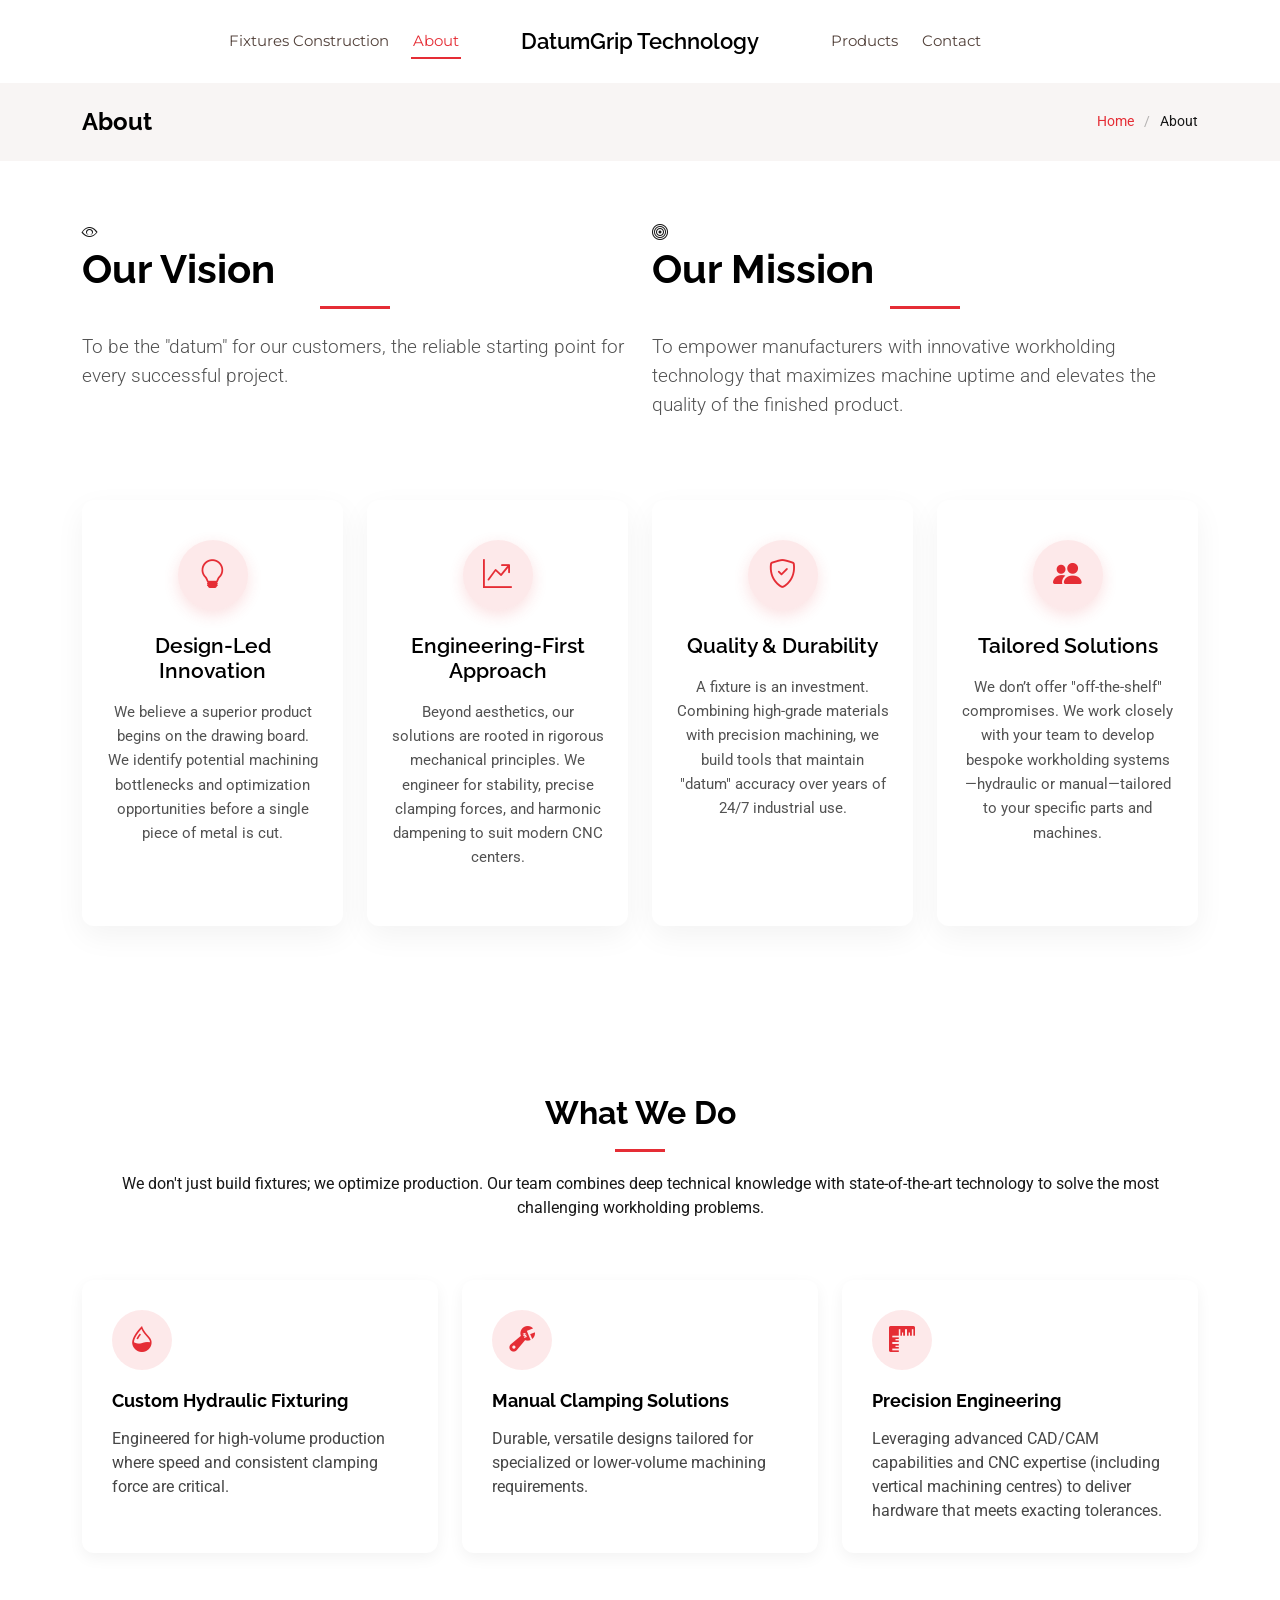
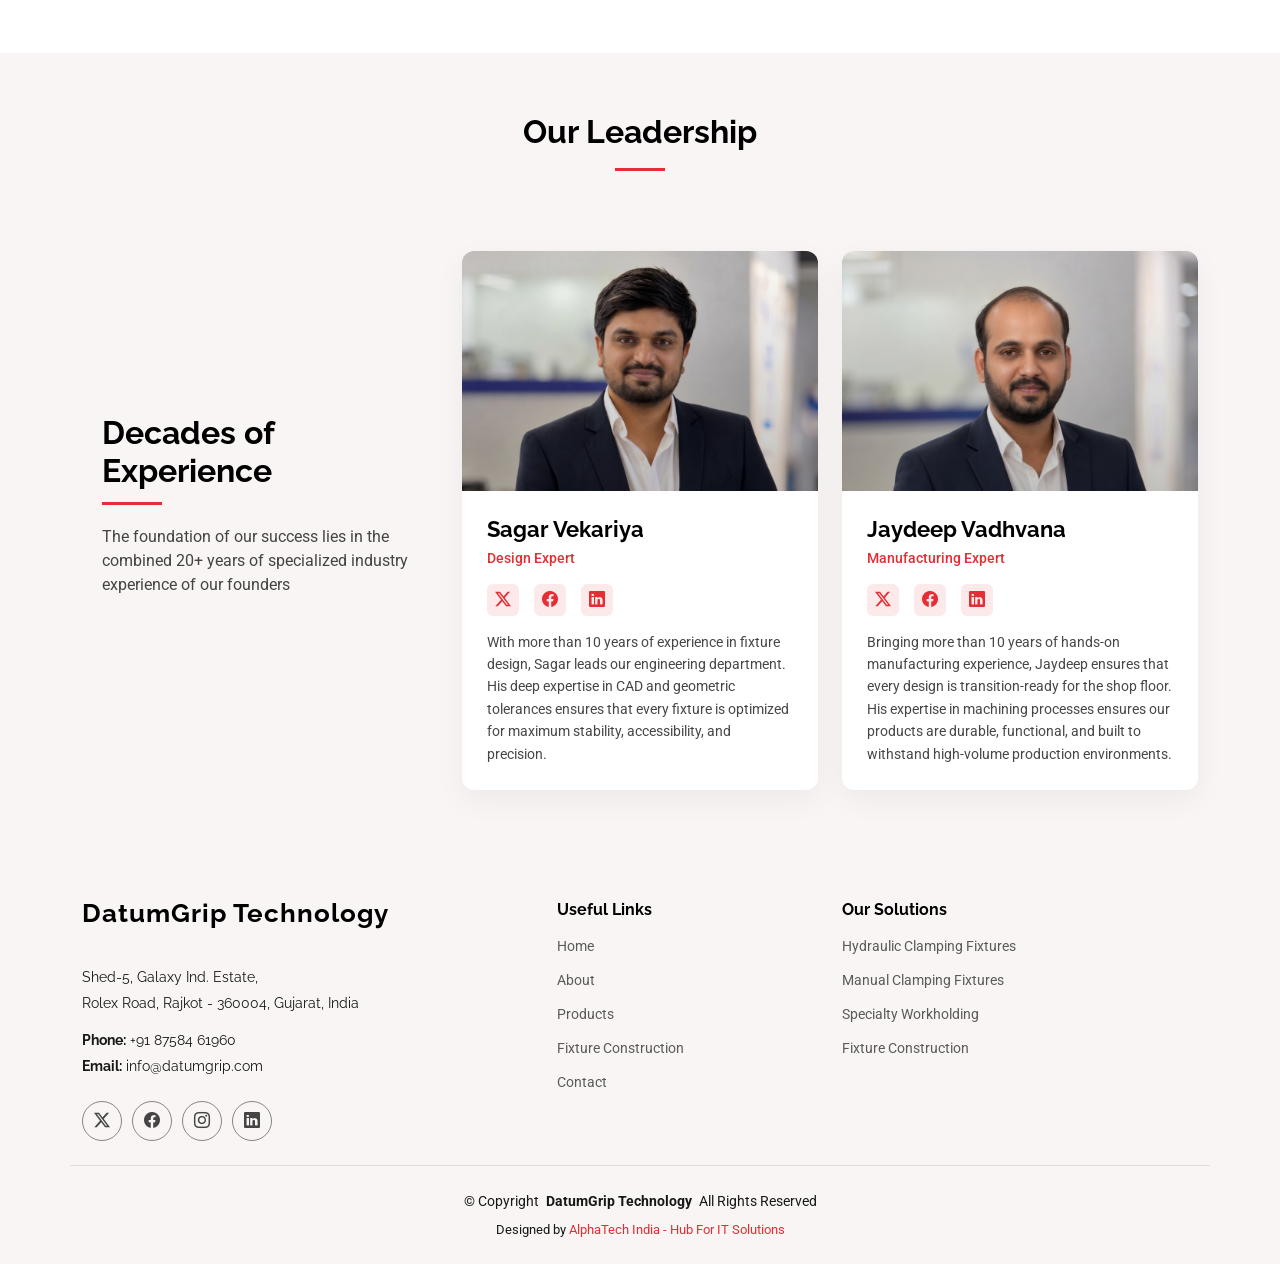
==== commit 372506c4: "fixed typo" ====
--- a/about.html
+++ b/about.html
@@ -79,7 +79,7 @@
                 </div>
                 <h2 class="section-heading">Our Vision</h2>
                 <p class="lead">
-                  To be the "datum" for our customers—the reliable starting point for every successful project.
+                  To be the "datum" for our customers, the reliable starting point for every successful project.
                 </p>
               </div>
             </div>
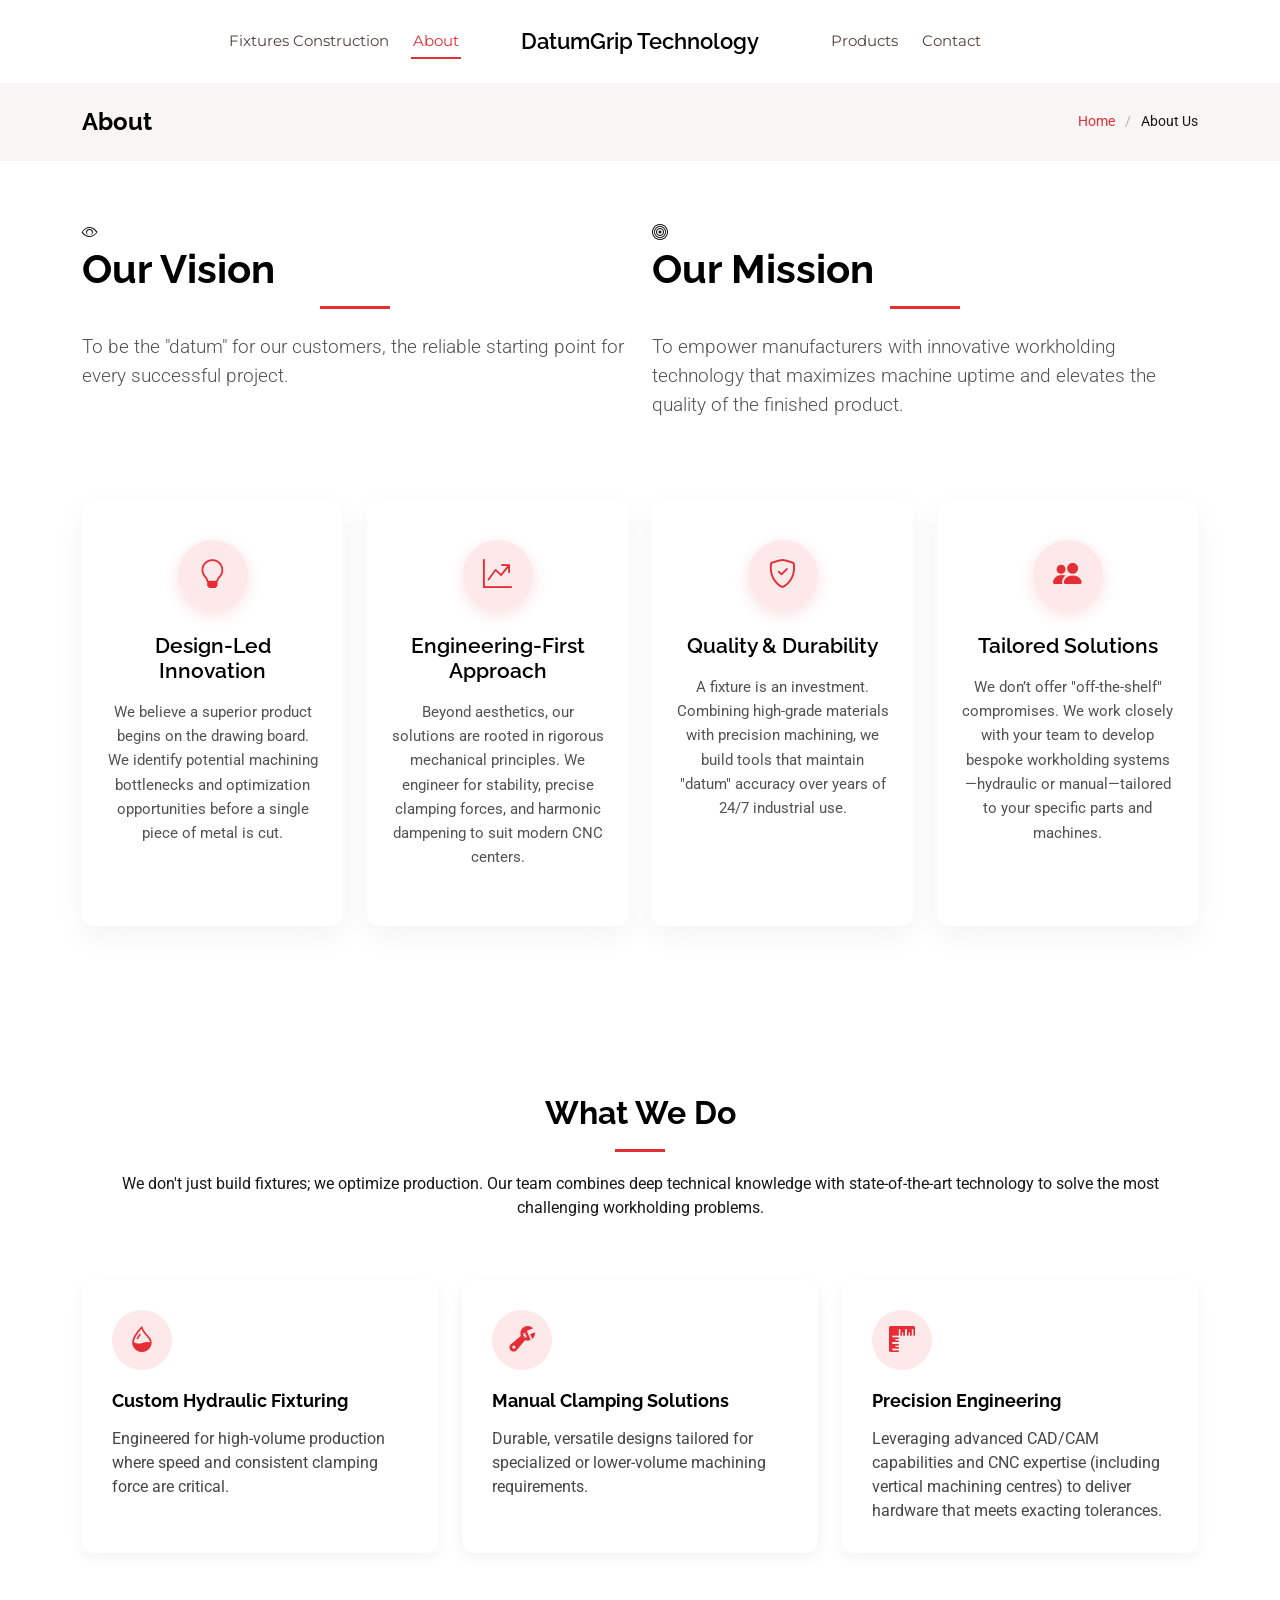
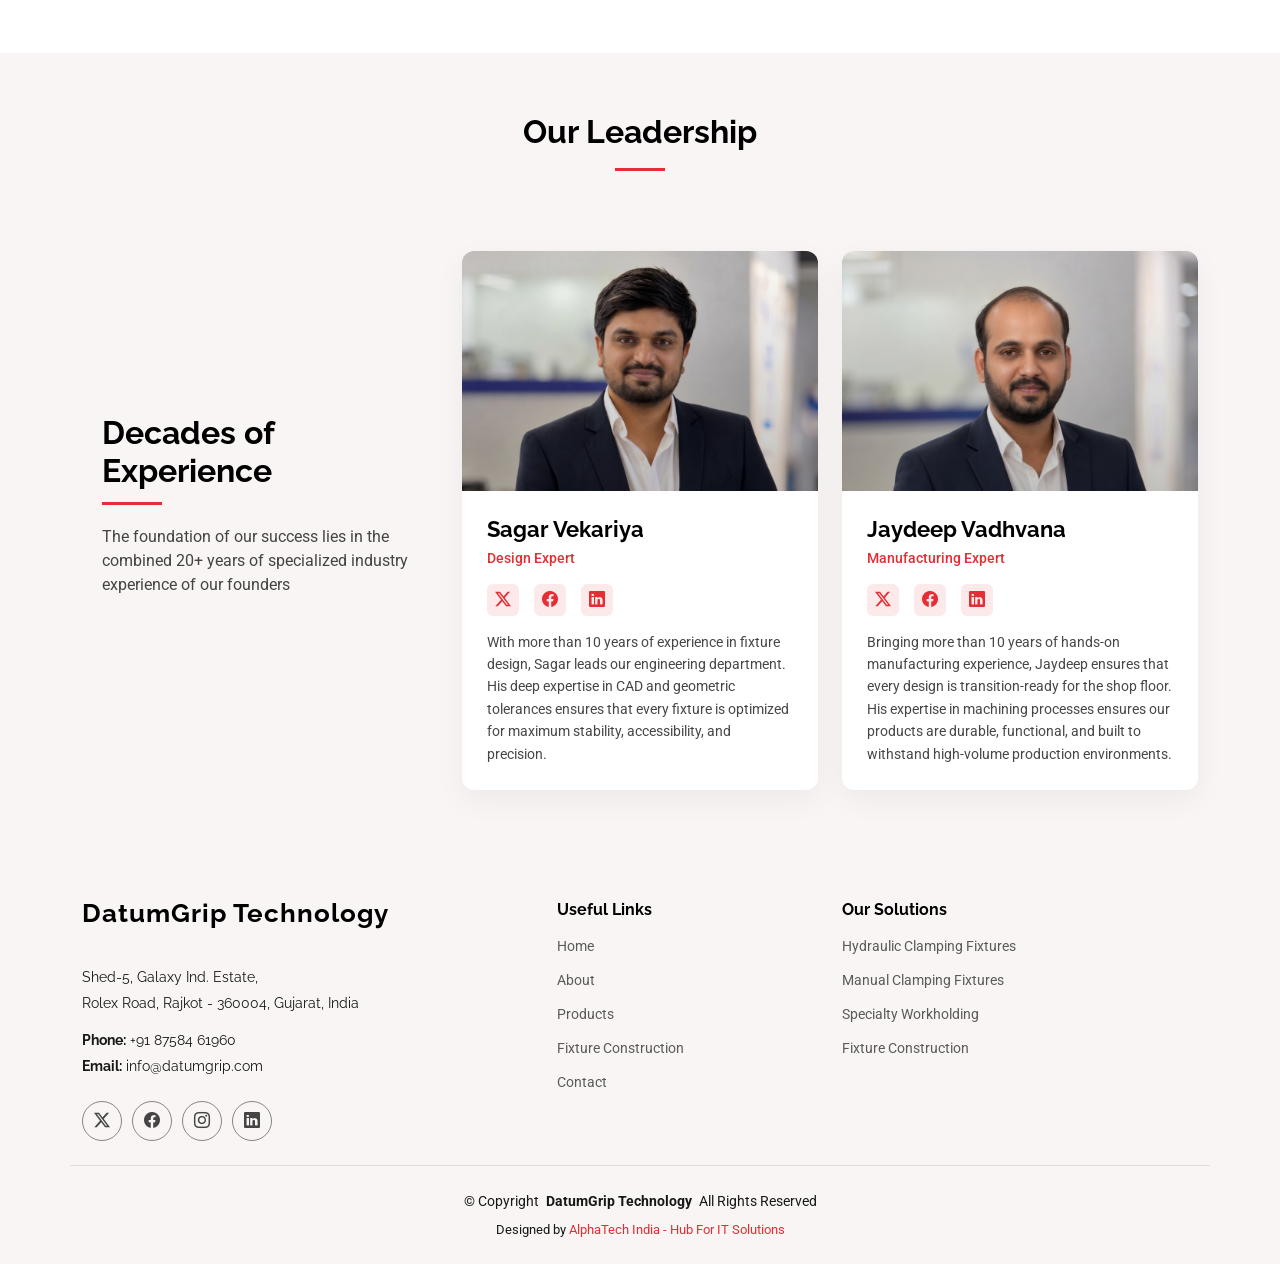
==== commit 5b67240b: "fixed typo" ====
--- a/about.html
+++ b/about.html
@@ -61,7 +61,7 @@
           <nav class="breadcrumbs">
             <ol>
               <li><a href="index.html">Home</a></li>
-              <li class="current">About</li>
+              <li class="current">About Us</li>
             </ol>
           </nav>
         </div>
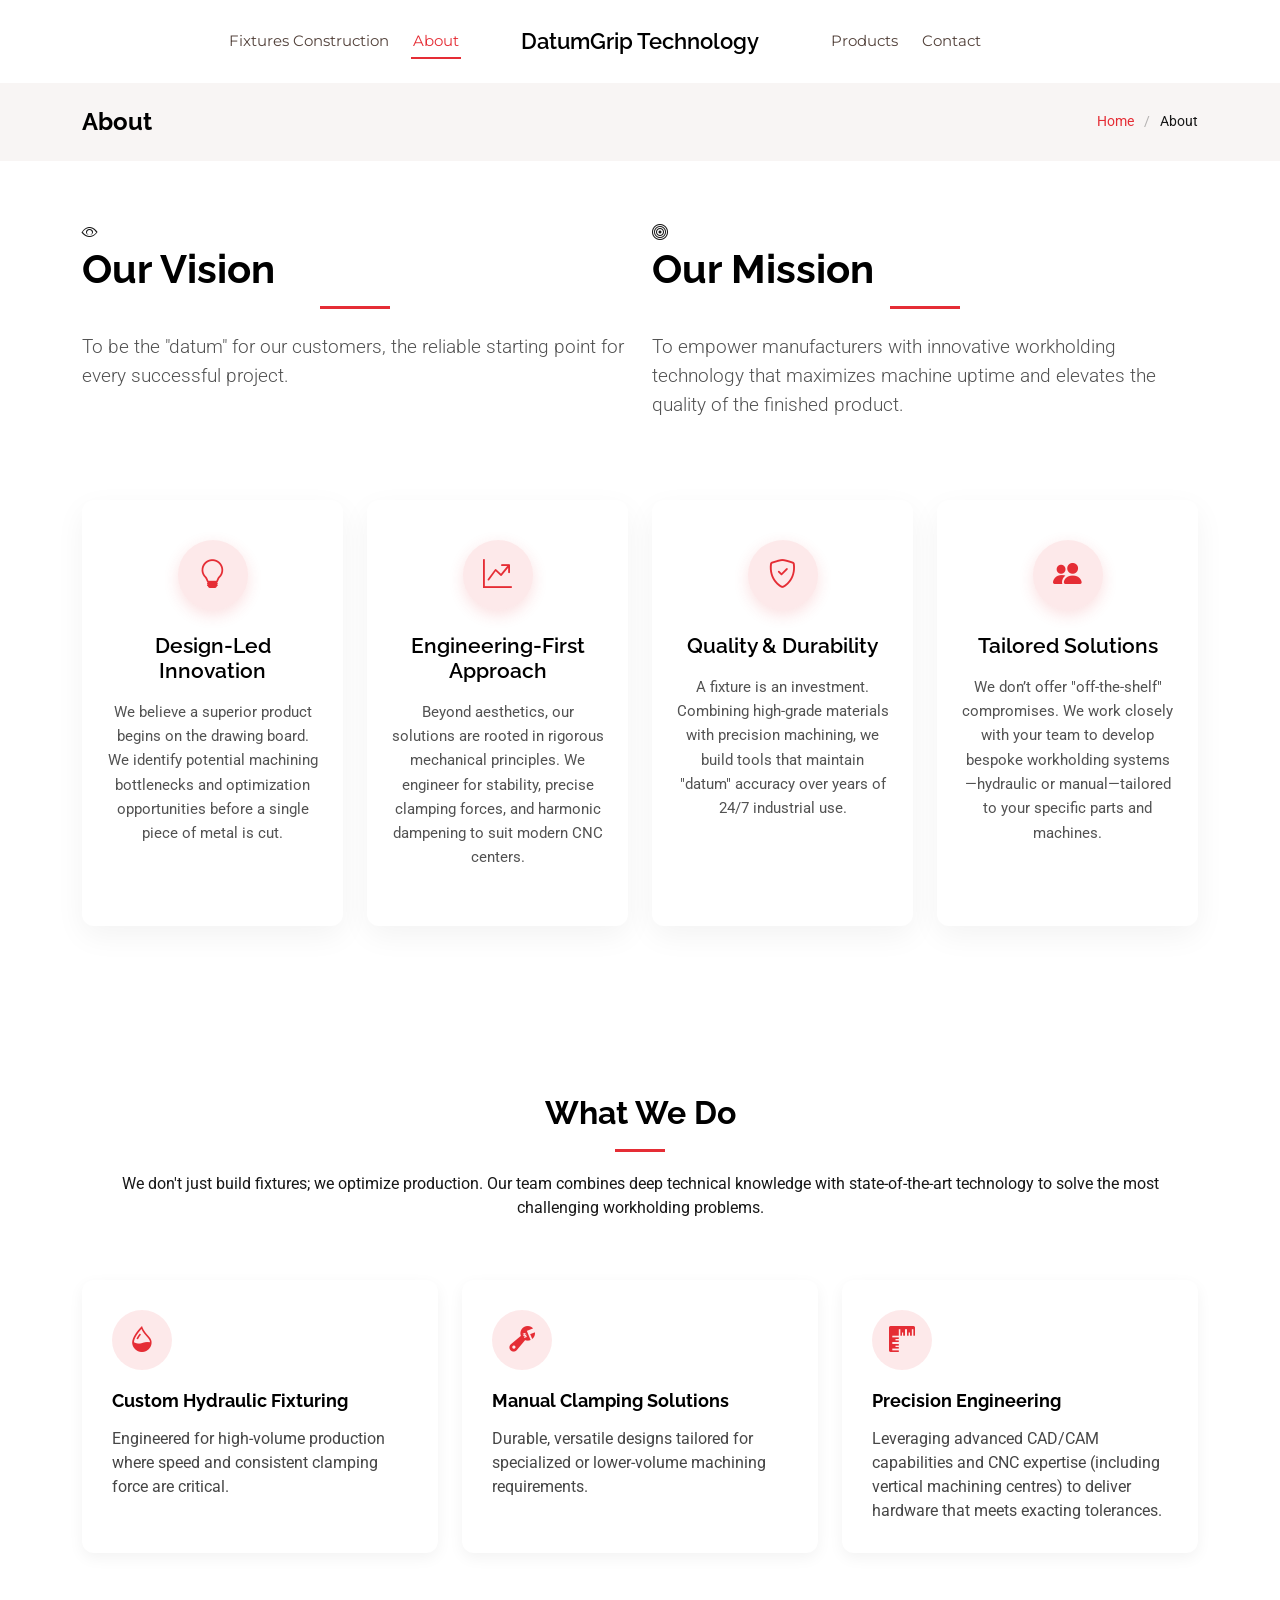
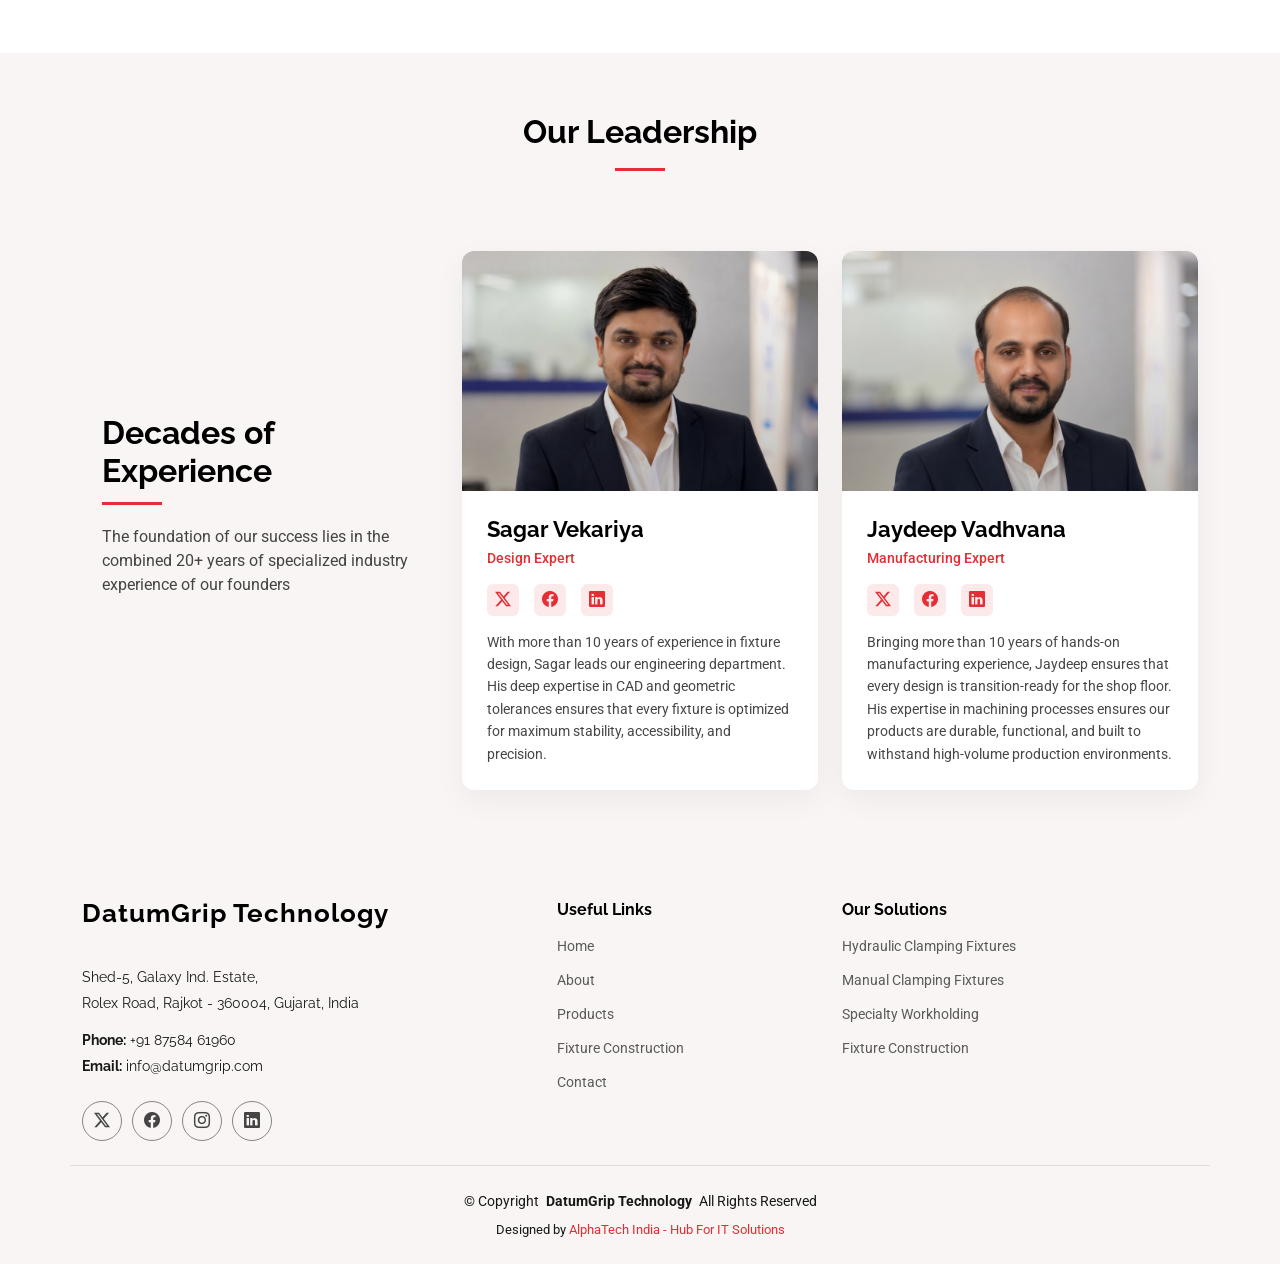
==== commit b7238f33: "fixed typo" ====
--- a/about.html
+++ b/about.html
@@ -61,7 +61,7 @@
           <nav class="breadcrumbs">
             <ol>
               <li><a href="index.html">Home</a></li>
-              <li class="current">About Us</li>
+              <li class="current">About</li>
             </ol>
           </nav>
         </div>
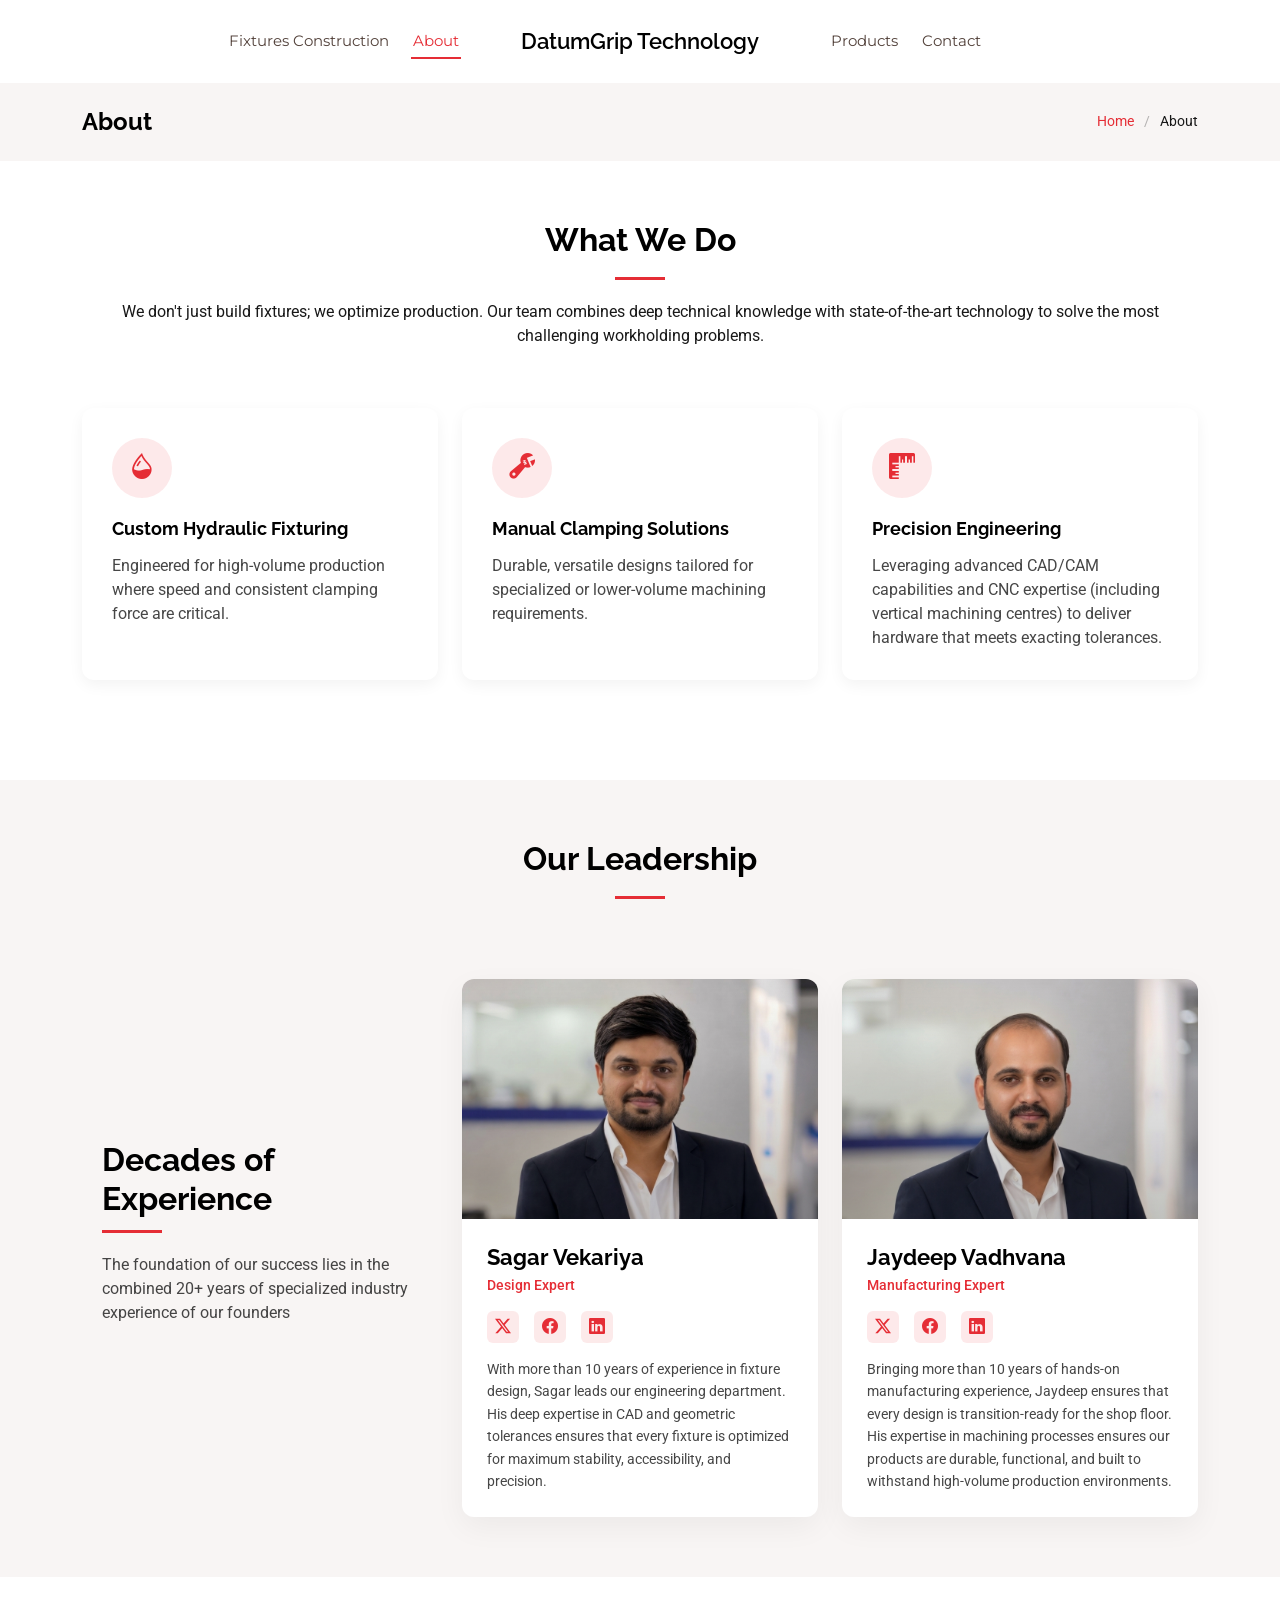
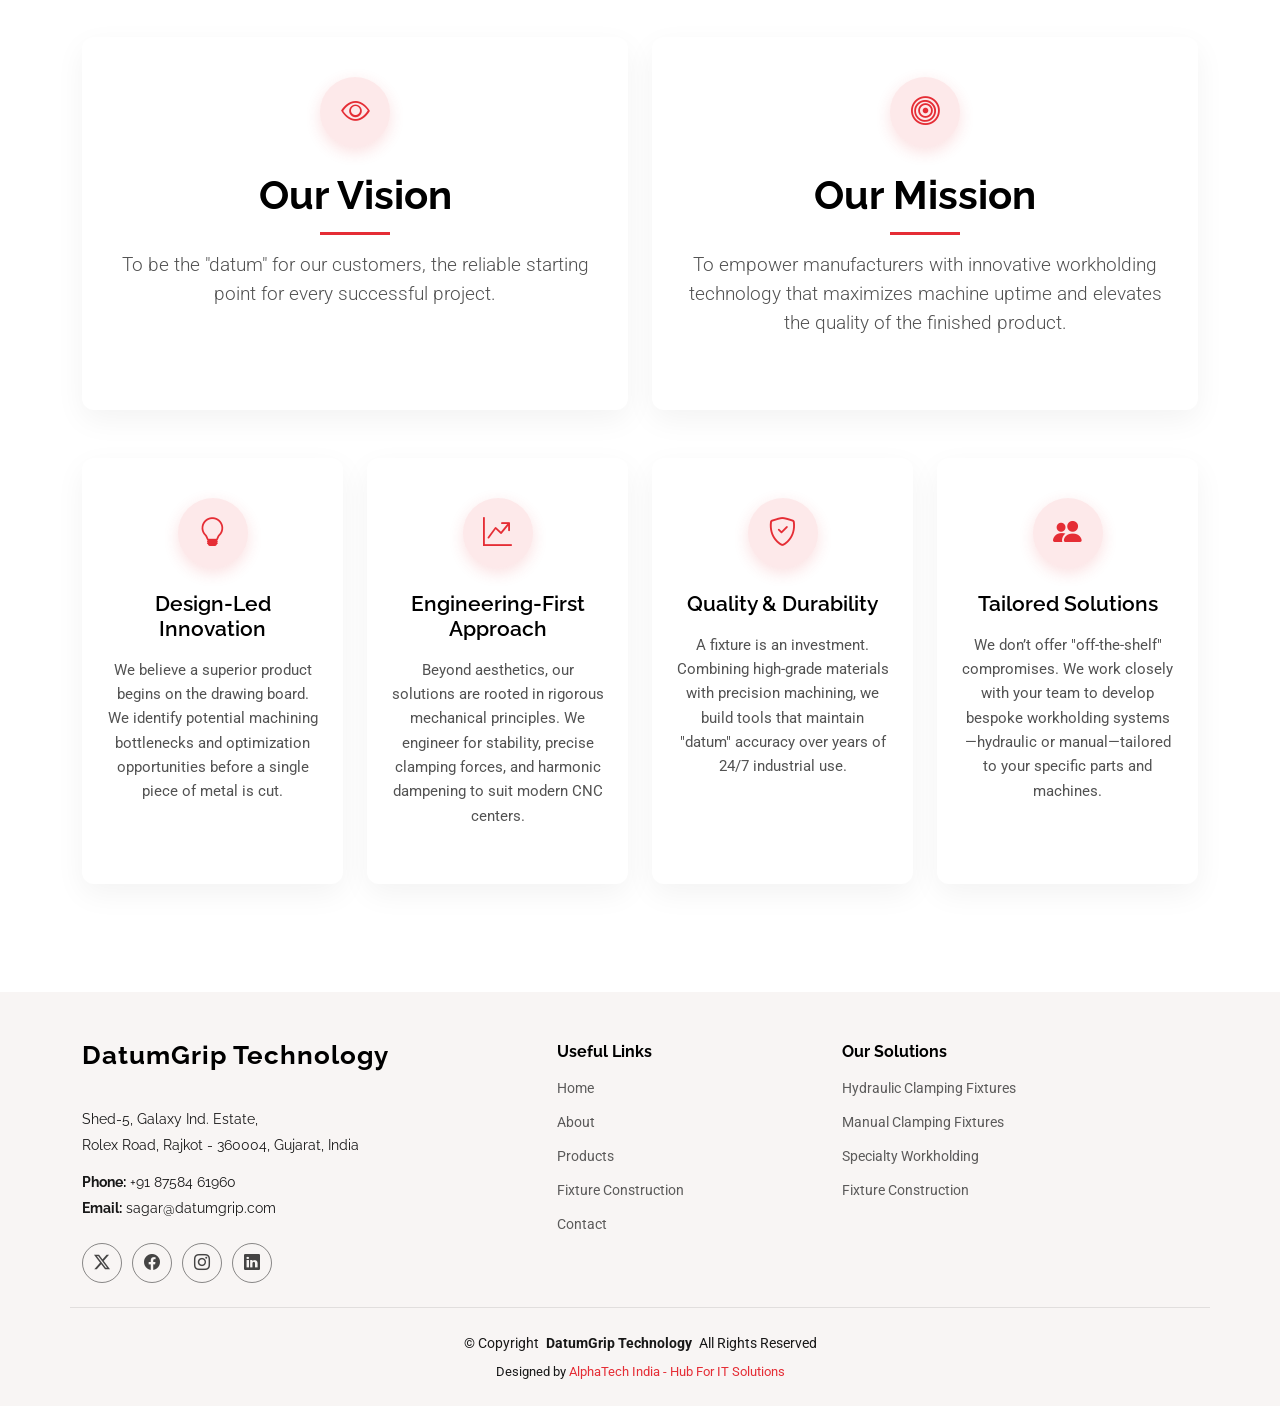
==== commit 5a90cf03: "changes.zip" ====
--- a/about.html
+++ b/about.html
@@ -68,92 +68,6 @@
       </div>
       <!-- End Page Title -->
 
-      <!-- About Section -->
-      <section id="about" class="about section">
-        <div class="container" data-aos="fade-up" data-aos-delay="100">
-          <div class="row g-4 justify-content-center mb-5">
-            <div class="col-md-6" data-aos="fade-up" data-aos-delay="200">
-              <div class="vision-mission-box">
-                <div class="icon-container">
-                  <i class="bi bi-eye"></i>
-                </div>
-                <h2 class="section-heading">Our Vision</h2>
-                <p class="lead">
-                  To be the "datum" for our customers, the reliable starting point for every successful project.
-                </p>
-              </div>
-            </div>
-            <div class="col-md-6" data-aos="fade-up" data-aos-delay="300">
-              <div class="vision-mission-box">
-                <div class="icon-container">
-                  <i class="bi bi-bullseye"></i>
-                </div>
-                <h2 class="section-heading">Our Mission</h2>
-                <p class="lead">
-                  To empower manufacturers with innovative workholding technology that maximizes machine uptime and
-                  elevates the quality of the finished product.
-                </p>
-              </div>
-            </div>
-          </div>
-
-          <div class="row g-4 mb-5">
-            <div class="col-md-6 col-lg-3" data-aos="fade-up" data-aos-delay="100">
-              <div class="feature-box">
-                <div class="icon-container">
-                  <i class="bi bi-lightbulb"></i>
-                </div>
-                <h4>Design-Led Innovation</h4>
-                <p>
-                  We believe a superior product begins on the drawing board. We identify potential machining bottlenecks
-                  and optimization opportunities before a single piece of metal is cut.
-                </p>
-              </div>
-            </div>
-
-            <div class="col-md-6 col-lg-3" data-aos="fade-up" data-aos-delay="200">
-              <div class="feature-box">
-                <div class="icon-container">
-                  <i class="bi bi-graph-up-arrow"></i>
-                </div>
-                <h4>Engineering-First Approach</h4>
-                <p>
-                  Beyond aesthetics, our solutions are rooted in rigorous mechanical principles. We engineer for
-                  stability, precise clamping forces, and harmonic dampening to suit modern CNC centers.
-                </p>
-              </div>
-            </div>
-
-            <div class="col-md-6 col-lg-3" data-aos="fade-up" data-aos-delay="300">
-              <div class="feature-box">
-                <div class="icon-container">
-                  <i class="bi bi-shield-check"></i>
-                </div>
-                <h4>Quality & Durability</h4>
-                <p>
-                  A fixture is an investment. Combining high-grade materials with precision machining, we build tools
-                  that maintain "datum" accuracy over years of 24/7 industrial use.
-                </p>
-              </div>
-            </div>
-
-            <div class="col-md-6 col-lg-3" data-aos="fade-up" data-aos-delay="400">
-              <div class="feature-box">
-                <div class="icon-container">
-                  <i class="bi bi-people-fill"></i>
-                </div>
-                <h4>Tailored Solutions</h4>
-                <p>
-                  We don’t offer "off-the-shelf" compromises. We work closely with your team to develop bespoke
-                  workholding systems—hydraulic or manual—tailored to your specific parts and machines.
-                </p>
-              </div>
-            </div>
-          </div>
-        </div>
-      </section>
-      <!-- /About Section -->
-
       <!-- What We Do Section -->
       <section id="what-we-do" class="service-details section">
         <div class="container section-title" data-aos="fade-up">
@@ -296,6 +210,93 @@
         </div>
       </section>
       <!-- /Team Section -->
+
+      <!-- About Section -->
+      <section id="about" class="about section">
+        <div class="container" data-aos="fade-up" data-aos-delay="100">
+          <div class="row g-4 justify-content-center mb-5">
+            <div class="col-md-6" data-aos="fade-up" data-aos-delay="200">
+              <div class="vision-mission-box">
+                <div class="icon-container">
+                  <i class="bi bi-eye"></i>
+                </div>
+                <h2 class="section-heading">Our Vision</h2>
+                <p class="lead">
+                  To be the "datum" for our customers, the reliable starting point for every successful project.
+                </p>
+              </div>
+            </div>
+            <div class="col-md-6" data-aos="fade-up" data-aos-delay="300">
+              <div class="vision-mission-box">
+                <div class="icon-container">
+                  <i class="bi bi-bullseye"></i>
+                </div>
+                <h2 class="section-heading">Our Mission</h2>
+                <p class="lead">
+                  To empower manufacturers with innovative workholding technology that maximizes machine uptime and
+                  elevates the quality of the finished product.
+                </p>
+              </div>
+            </div>
+          </div>
+
+          <div class="row g-4 mb-5">
+            <div class="col-md-6 col-lg-3" data-aos="fade-up" data-aos-delay="100">
+              <div class="feature-box">
+                <div class="icon-container">
+                  <i class="bi bi-lightbulb"></i>
+                </div>
+                <h4>Design-Led Innovation</h4>
+                <p>
+                  We believe a superior product begins on the drawing board. We identify potential machining bottlenecks
+                  and optimization opportunities before a single piece of metal is cut.
+                </p>
+              </div>
+            </div>
+
+            <div class="col-md-6 col-lg-3" data-aos="fade-up" data-aos-delay="200">
+              <div class="feature-box">
+                <div class="icon-container">
+                  <i class="bi bi-graph-up-arrow"></i>
+                </div>
+                <h4>Engineering-First Approach</h4>
+                <p>
+                  Beyond aesthetics, our solutions are rooted in rigorous mechanical principles. We engineer for
+                  stability, precise clamping forces, and harmonic dampening to suit modern CNC centers.
+                </p>
+              </div>
+            </div>
+
+            <div class="col-md-6 col-lg-3" data-aos="fade-up" data-aos-delay="300">
+              <div class="feature-box">
+                <div class="icon-container">
+                  <i class="bi bi-shield-check"></i>
+                </div>
+                <h4>Quality & Durability</h4>
+                <p>
+                  A fixture is an investment. Combining high-grade materials with precision machining, we build tools
+                  that maintain "datum" accuracy over years of 24/7 industrial use.
+                </p>
+              </div>
+            </div>
+
+            <div class="col-md-6 col-lg-3" data-aos="fade-up" data-aos-delay="400">
+              <div class="feature-box">
+                <div class="icon-container">
+                  <i class="bi bi-people-fill"></i>
+                </div>
+                <h4>Tailored Solutions</h4>
+                <p>
+                  We don’t offer "off-the-shelf" compromises. We work closely with your team to develop bespoke
+                  workholding systems—hydraulic or manual—tailored to your specific parts and machines.
+                </p>
+              </div>
+            </div>
+          </div>
+        </div>
+      </section>
+      <!-- /About Section -->
+
     </main>
 
     <footer id="footer" class="footer position-relative light-background">
@@ -309,7 +310,7 @@
               <p>Shed-5, Galaxy Ind. Estate,</p>
               <p>Rolex Road, Rajkot - 360004, Gujarat, India</p>
               <p class="mt-3"><strong>Phone:</strong> <span>+91 87584 61960</span></p>
-              <p><strong>Email:</strong> <span>info@datumgrip.com</span></p>
+              <p><strong>Email:</strong> <span>sagar@datumgrip.com</span></p>
             </div>
             <div class="social-links d-flex mt-4">
               <a href="#"><i class="bi bi-twitter-x"></i></a>
--- a/assets/css/main.css
+++ b/assets/css/main.css
@@ -16,6 +16,7 @@
   --accent-color: #E52D35; /* Accent color that represents your brand on the website. It's used for buttons, links, and other elements that need to stand out */
   --surface-color: #ffffff; /* The surface color is used as a background of boxed elements within sections, such as cards, icon boxes, or other elements that require a visual separation from the global background. */
   --contrast-color: #ffffff; /* Contrast color for text, ensuring readability against backgrounds of accent, heading, or default colors. */
+  --swiper-theme-color: #E52D35; /* Swiper navigation arrows and pagination bullets use the brand accent color instead of the default blue */
 }
 
 /* Nav Menu Colors - The following color variables are used specifically for the navigation menu. They are separate from the global colors to allow for more customization options */
@@ -3235,3 +3236,204 @@
   object-fit: cover;
   display: block;
 }
+
+/* Placeholder for images that are pending / to be provided */
+.image-placeholder {
+  width: 100%;
+  height: 380px;
+  border-radius: 15px;
+  display: flex;
+  flex-direction: column;
+  align-items: center;
+  justify-content: center;
+  gap: 12px;
+  background: color-mix(in srgb, var(--accent-color), transparent 94%);
+  border: 2px dashed color-mix(in srgb, var(--accent-color), transparent 70%);
+  color: color-mix(in srgb, var(--default-color), transparent 40%);
+}
+
+.image-placeholder i {
+  font-size: 3rem;
+  color: color-mix(in srgb, var(--accent-color), transparent 40%);
+}
+
+.image-placeholder span {
+  font-size: 1rem;
+  font-weight: 600;
+}
+
+/* Shared Swiper navigation arrows (same red circle style as the home hero slider) */
+.swiper-button-next,
+.swiper-button-prev {
+  width: 45px;
+  height: 45px;
+  background: var(--accent-color);
+  border-radius: 50%;
+  color: var(--contrast-color);
+  transition: 0.3s;
+}
+
+.swiper-button-next::after,
+.swiper-button-prev::after {
+  font-size: 16px;
+  font-weight: bold;
+}
+
+.swiper-button-next:hover,
+.swiper-button-prev:hover {
+  background: color-mix(in srgb, var(--accent-color), black 15%);
+  transform: scale(1.1);
+}
+
+/* Slightly smaller arrows for the compact card / step sliders */
+.industry-slider .swiper-button-next,
+.industry-slider .swiper-button-prev,
+.step-slider .swiper-button-next,
+.step-slider .swiper-button-prev {
+  width: 34px;
+  height: 34px;
+}
+
+.industry-slider .swiper-button-next::after,
+.industry-slider .swiper-button-prev::after,
+.step-slider .swiper-button-next::after,
+.step-slider .swiper-button-prev::after {
+  font-size: 13px;
+}
+
+/* Industries "We Serve" image sliders (with product name captions) */
+.about .feature-box .industry-slider {
+  border-radius: 10px;
+  overflow: hidden;
+  margin-bottom: 1.5rem;
+  box-shadow: 0 6px 18px rgba(0, 0, 0, 0.08);
+}
+
+.about .feature-box .industry-slide {
+  position: relative;
+}
+
+.about .feature-box .industry-slide img {
+  width: 100%;
+  height: 200px;
+  object-fit: cover;
+  display: block;
+}
+
+.about .feature-box .industry-caption {
+  position: absolute;
+  left: 0;
+  right: 0;
+  bottom: 0;
+  padding: 1.5rem 0.5rem 1rem 0.5rem;
+  background: linear-gradient(to top, rgba(0, 0, 0, 0.78), rgba(0, 0, 0, 0));
+  color: #fff;
+  font-size: 0.9rem;
+  font-weight: 600;
+  text-align: center;
+}
+
+.about .feature-box .industry-slider .swiper-pagination {
+  bottom: 6px;
+}
+
+.about .feature-box .industry-slider .swiper-pagination .swiper-pagination-bullet {
+  background: #fff;
+  opacity: 0.7;
+  width: 8px;
+  height: 8px;
+}
+
+.about .feature-box .industry-slider .swiper-pagination .swiper-pagination-bullet-active {
+  opacity: 1;
+}
+
+/* Fixture Construction: step images / mini-slider inside each step card */
+.how-we-work .step-info {
+  display: flex;
+  align-items: center;
+  gap: 25px;
+}
+
+.how-we-work .step-image {
+  flex-shrink: 0;
+  width: 240px;
+  border-radius: 8px;
+  overflow: hidden;
+  box-shadow: 0 5px 20px rgba(0, 0, 0, 0.08);
+}
+
+.how-we-work .step-image img {
+  width: 100%;
+  height: 170px;
+  object-fit: cover;
+  display: block;
+}
+
+.how-we-work .step-image .step-slider {
+  border-radius: 8px;
+  overflow: hidden;
+}
+
+.how-we-work .step-image .step-slider .swiper-pagination {
+  bottom: 6px;
+}
+
+.how-we-work .step-image .step-slider .swiper-pagination .swiper-pagination-bullet {
+  background: #fff;
+  opacity: 0.7;
+  width: 8px;
+  height: 8px;
+}
+
+.how-we-work .step-image .step-slider .swiper-pagination .swiper-pagination-bullet-active {
+  opacity: 1;
+}
+
+.how-we-work .step-text {
+  flex: 1;
+}
+
+@media (max-width: 767px) {
+  .how-we-work .step-info {
+    flex-direction: column;
+    align-items: stretch;
+  }
+
+  .how-we-work .step-image {
+    width: 100%;
+  }
+}
+
+/* About page: separate Vision & Mission boxes */
+.about .vision-mission-box {
+  background: var(--surface-color);
+  border-radius: 12px;
+  padding: 2.5rem 2rem;
+  text-align: center;
+  height: 100%;
+  box-shadow: 0 10px 30px rgba(0, 0, 0, 0.05);
+  transition: all 0.3s ease;
+}
+
+.about .vision-mission-box:hover {
+  transform: translateY(-6px);
+}
+
+.about .vision-mission-box .icon-container {
+  width: 70px;
+  height: 70px;
+  border-radius: 50%;
+  background: color-mix(in srgb, var(--accent-color), transparent 90%);
+  color: var(--accent-color);
+  display: flex;
+  align-items: center;
+  justify-content: center;
+  margin: 0 auto 1.5rem;
+  font-size: 1.8rem;
+  box-shadow: 0 5px 15px color-mix(in srgb, var(--accent-color), transparent 85%);
+}
+
+.about .vision-mission-box .section-heading {
+  margin-bottom: 1rem;
+}
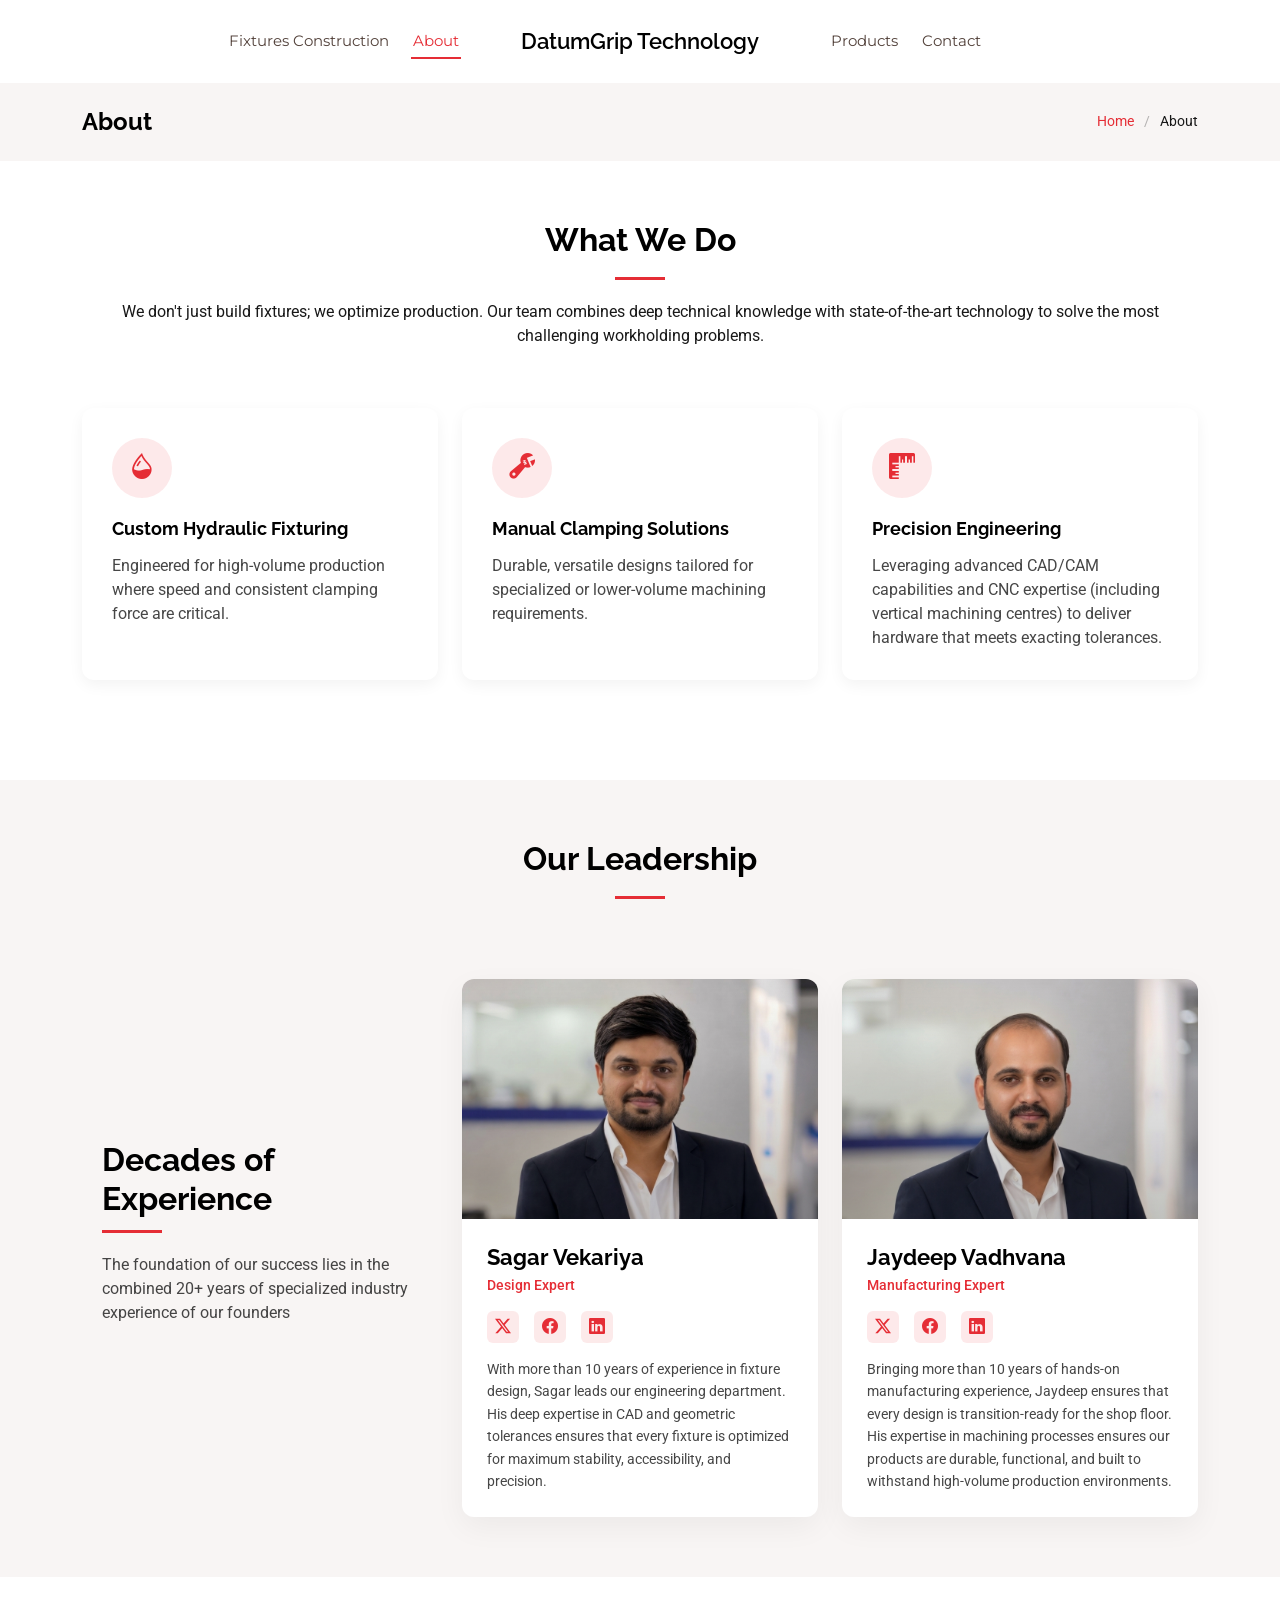
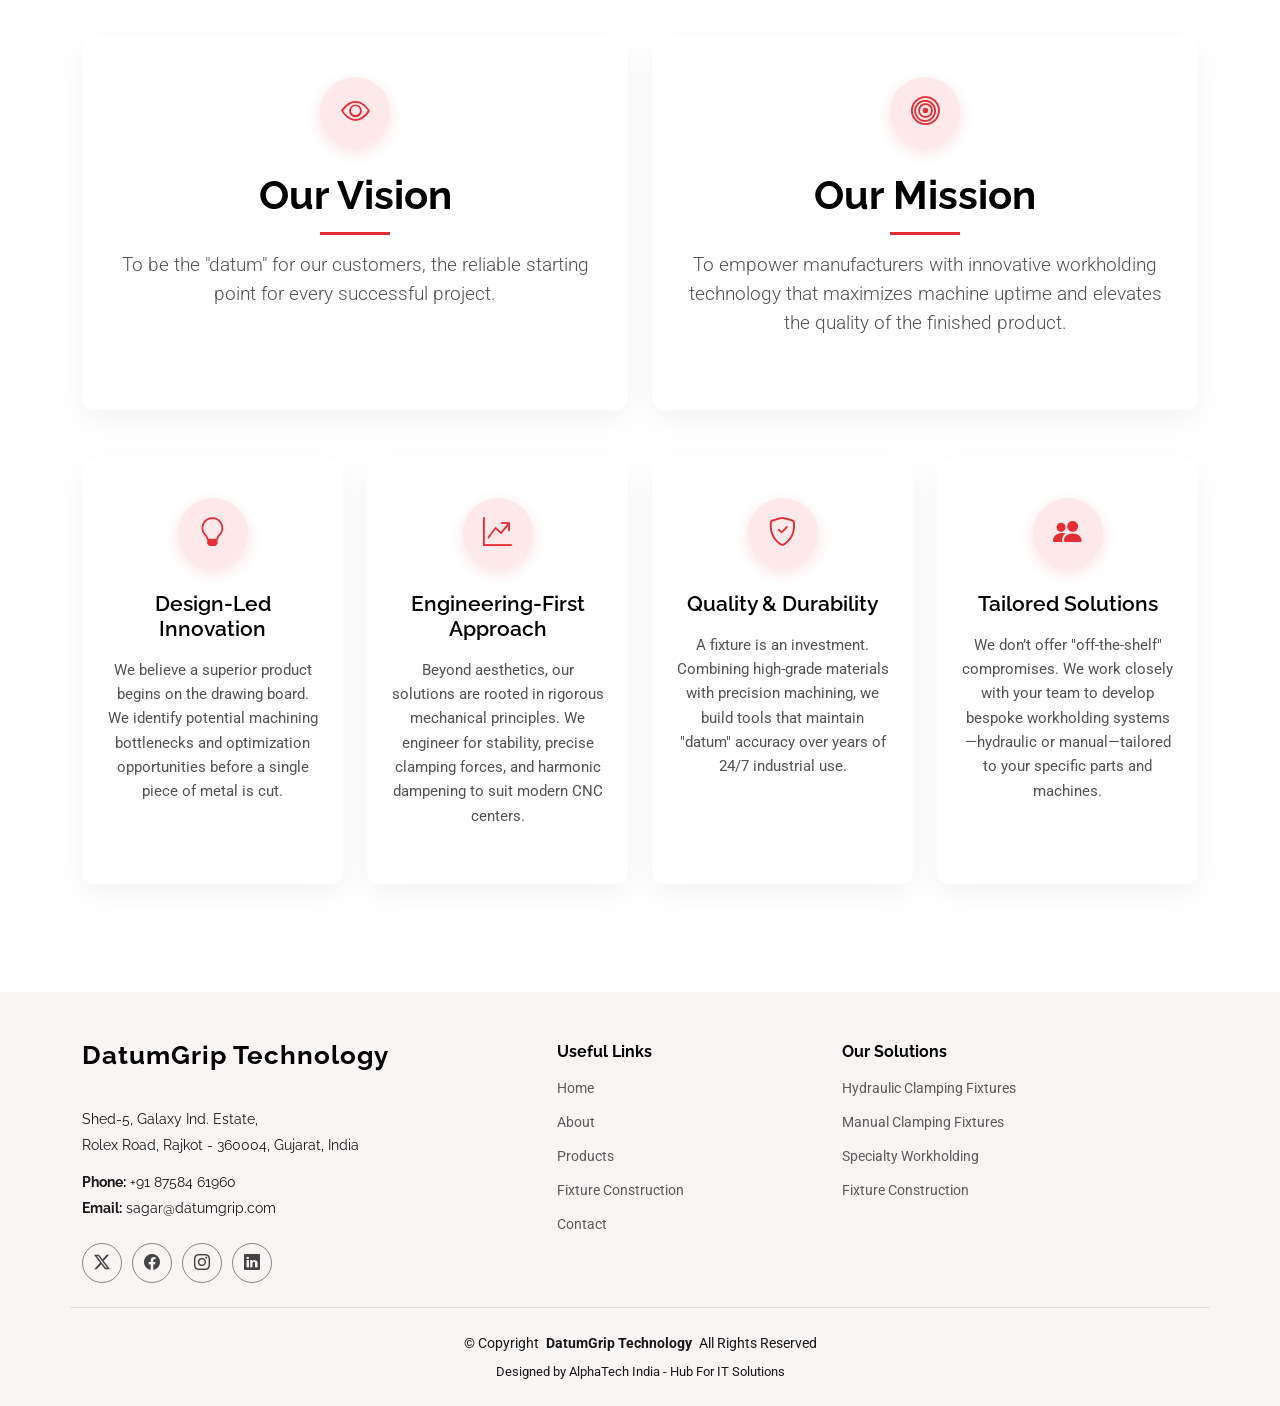
==== commit 74a870cd: "fixed formatting" ====
--- a/about.html
+++ b/about.html
@@ -149,7 +149,7 @@
                       <img
                         src="assets/images/sagar.png"
                         class="img-fluid"
-                        style="object-position: center;"
+                        style="object-position: center"
                         alt=""
                         loading="lazy"
                       />
@@ -177,12 +177,7 @@
                 <div class="col-md-6">
                   <div class="member-card">
                     <div class="member-image">
-                      <img
-                        src="assets/images/jaydeep.png"
-                        class="img-fluid"
-                        alt="Jaydeep"
-                        loading="lazy"
-                      />
+                      <img src="assets/images/jaydeep.png" class="img-fluid" alt="Jaydeep" loading="lazy" />
                     </div>
                     <div class="member-info">
                       <h3>Jaydeep Vadhvana</h3>
@@ -296,7 +291,6 @@
         </div>
       </section>
       <!-- /About Section -->
-
     </main>
 
     <footer id="footer" class="footer position-relative light-background">
@@ -348,9 +342,7 @@
           © <span>Copyright</span> <strong class="px-1 sitename">DatumGrip Technology</strong>
           <span>All Rights Reserved</span>
         </p>
-        <div class="credits">
-          Designed by <a href="https://alphatech-india.in/">AlphaTech India - Hub For IT Solutions</a>
-        </div>
+        <div class="credits">Designed by AlphaTech India - Hub For IT Solutions</div>
       </div>
     </footer>
 
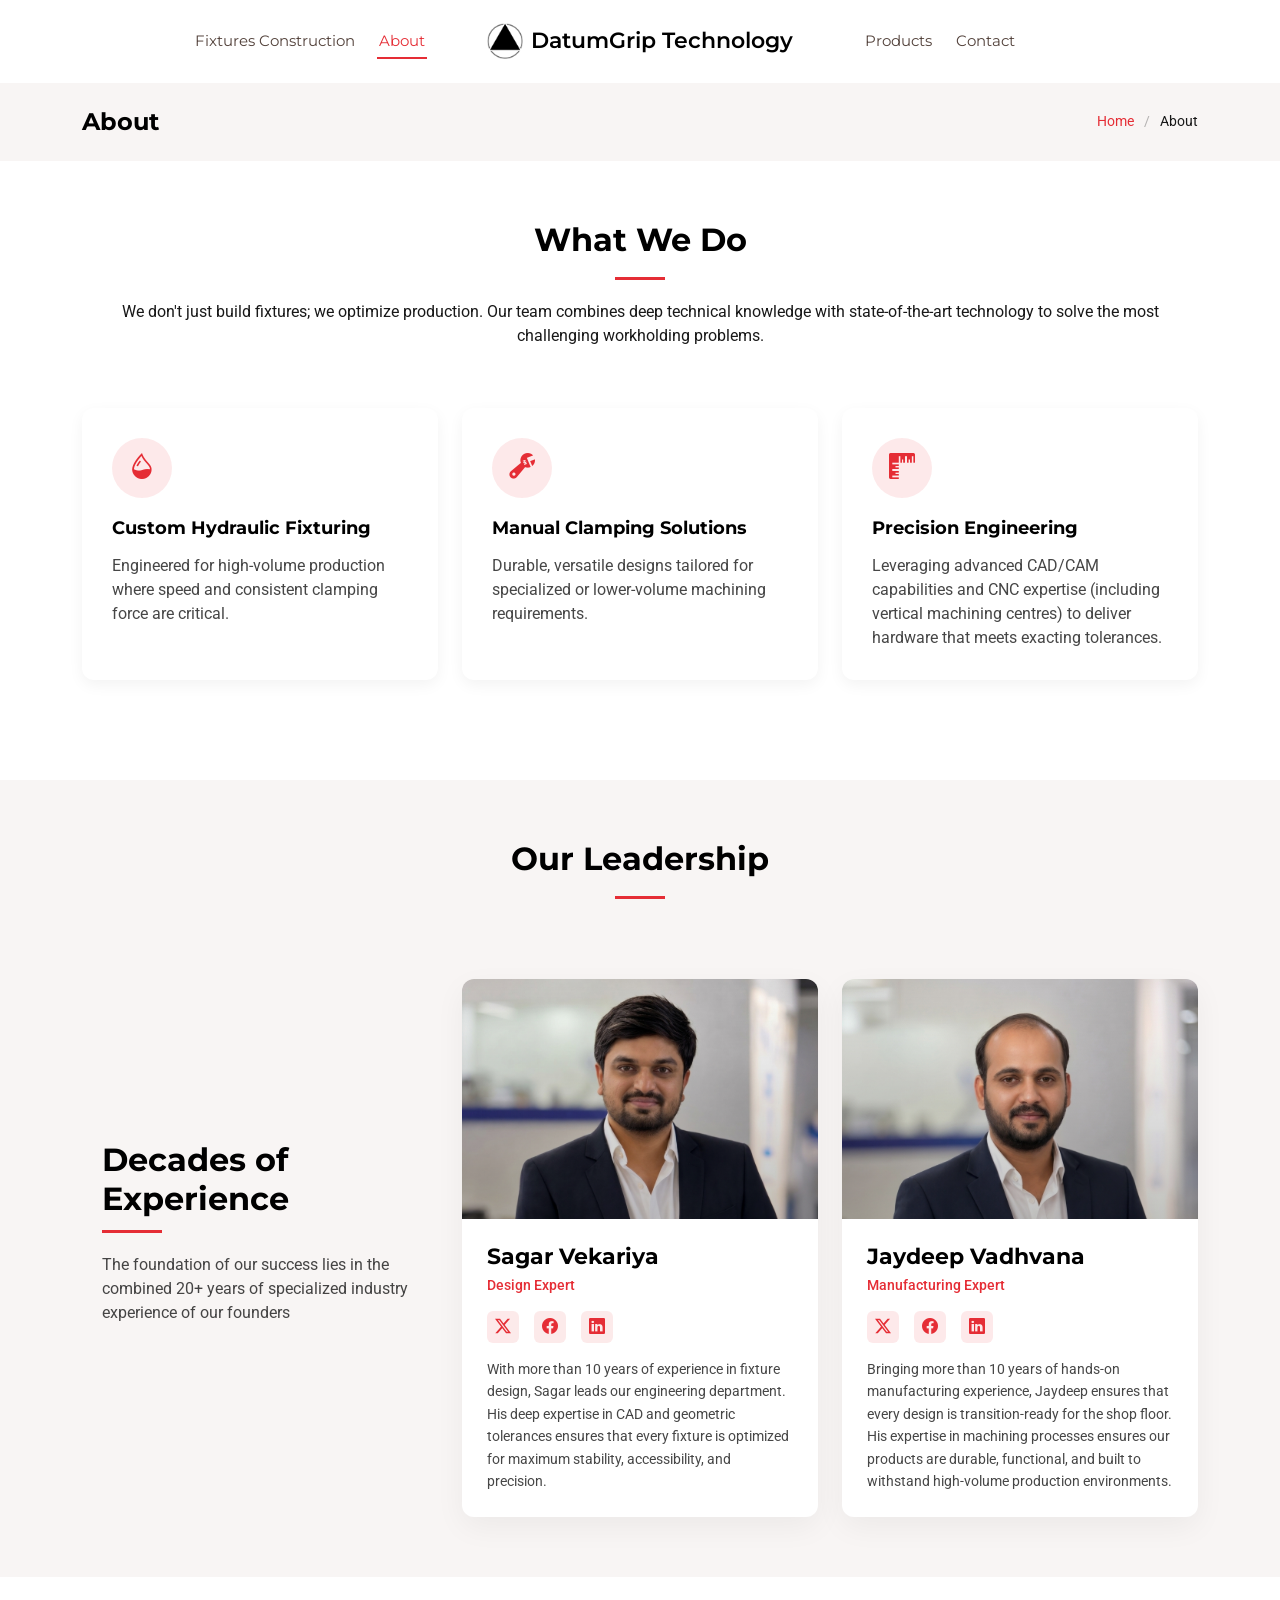
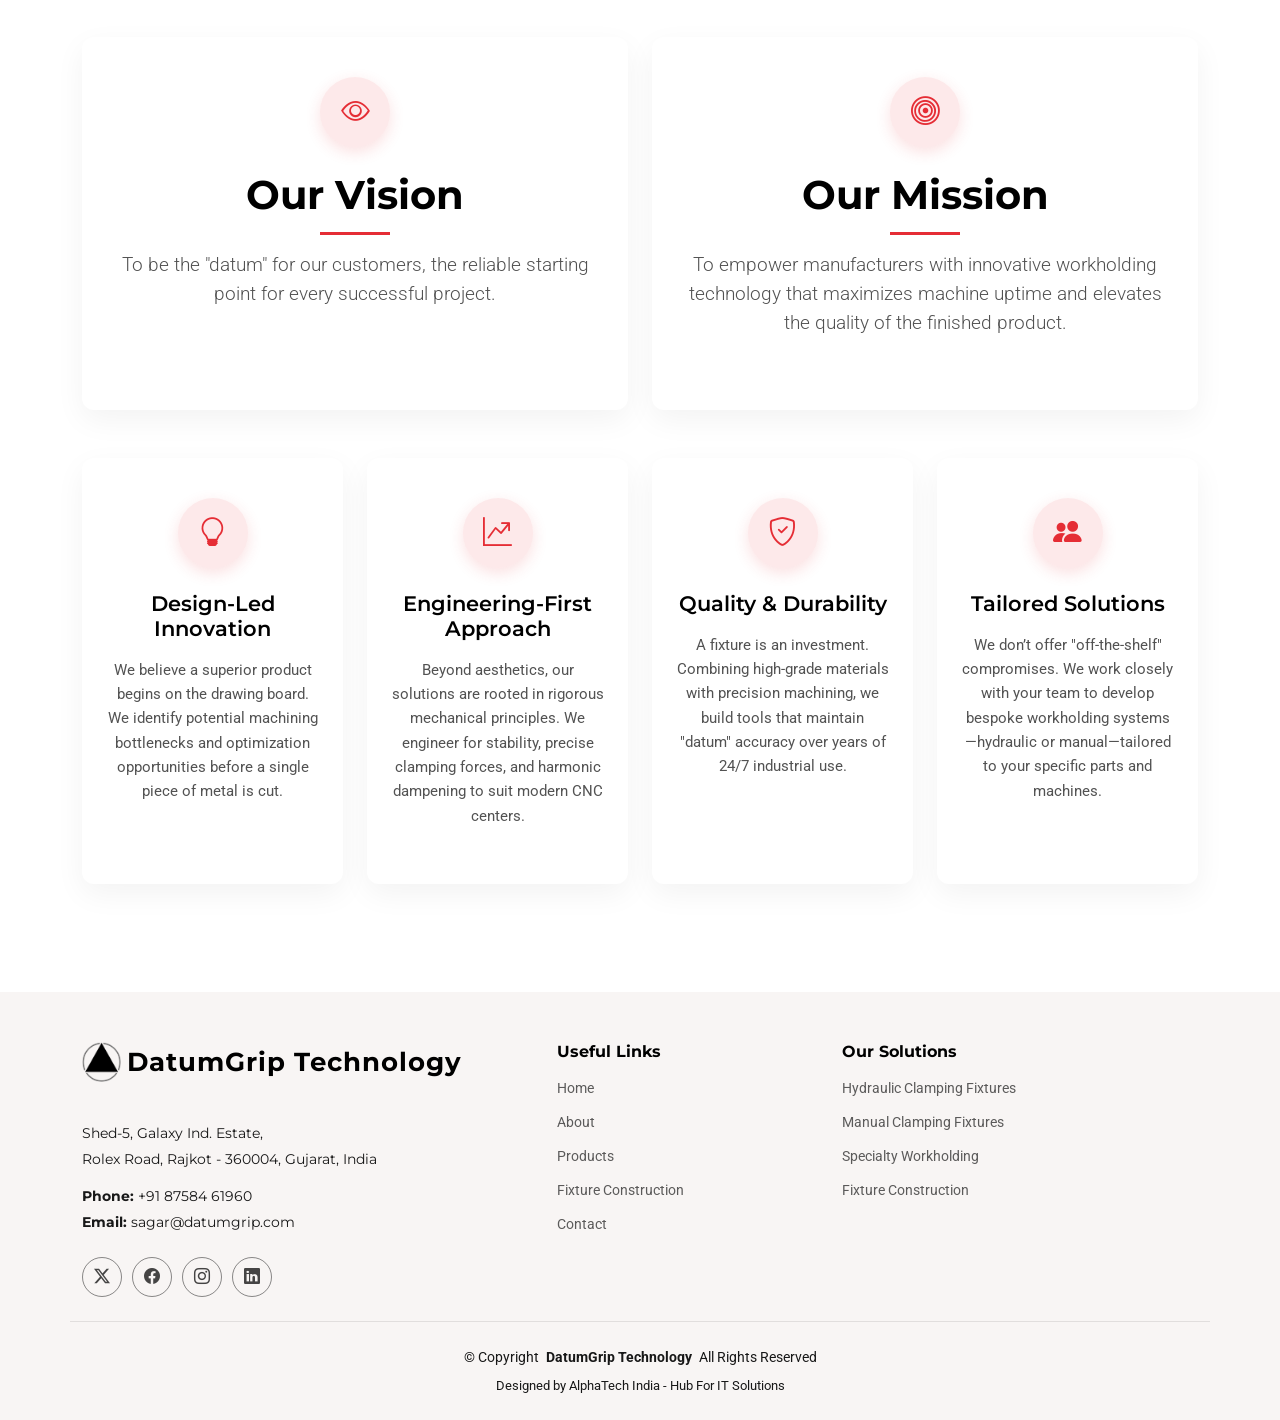
==== commit 33e9fce1: "added logo" ====
--- a/about.html
+++ b/about.html
@@ -8,8 +8,9 @@
     <meta name="keywords" content="" />
 
     <!-- Favicons -->
-    <link href="assets/img/favicon.png" rel="icon" />
-    <link href="assets/img/apple-touch-icon.png" rel="apple-touch-icon" />
+    <link href="assets/images/favicon.png" rel="icon" />
+    <link href="assets/images/favicon.png" rel="apple-touch-icon" />
+
 
     <!-- Fonts -->
     <link href="https://fonts.googleapis.com" rel="preconnect" />
@@ -41,6 +42,7 @@
             <a href="index.html" class="logo d-flex align-items-center">
               <!-- Uncomment the line below if you also wish to use an image logo -->
               <!-- <img src="assets/img/logo.webp" alt=""> -->
+              <img src="assets/images/logo.png" alt="DatumGrip Technology logo" />
               <h1 class="sitename">DatumGrip Technology</h1>
             </a>
             <ul class="nav-right">
@@ -298,6 +300,7 @@
         <div class="row gy-4">
           <div class="col-lg-5 col-md-12 footer-about">
             <a href="index.html" class="logo d-flex align-items-center">
+              <img src="assets/images/logo.png" alt="DatumGrip Technology logo" />
               <span class="sitename">DatumGrip Technology</span>
             </a>
             <div class="footer-contact pt-3">
--- a/assets/css/main.css
+++ b/assets/css/main.css
@@ -4,7 +4,7 @@
 /* Fonts */
 :root {
   --default-font: "Roboto",  system-ui, -apple-system, "Segoe UI", Roboto, "Helvetica Neue", Arial, "Noto Sans", "Liberation Sans", sans-serif, "Apple Color Emoji", "Segoe UI Emoji", "Segoe UI Symbol", "Noto Color Emoji";
-  --heading-font: "Raleway",  sans-serif;
+  --heading-font: "Montserrat",  sans-serif;
   --nav-font: "Montserrat",  sans-serif;
 }
 
@@ -1151,7 +1151,7 @@
   right: 0;
   width: 70%;
   height: 350px;
-  object-fit: cover;
+  object-fit: contain;
   border-radius: 12px;
   box-shadow: 0 15px 30px rgba(0, 0, 0, 0.1);
   z-index: 1;
@@ -1163,7 +1163,7 @@
   right: 30%;
   width: 50%;
   height: 220px;
-  object-fit: cover;
+  object-fit: contain;
   border-radius: 12px;
   box-shadow: 0 15px 30px rgba(0, 0, 0, 0.1);
   z-index: 2;
@@ -1175,7 +1175,7 @@
   bottom: 70px;
   width: 40%;
   height: 260px;
-  object-fit: cover;
+  object-fit: contain;
   border-radius: 12px;
   box-shadow: 0 15px 30px rgba(0, 0, 0, 0.1);
   z-index: 3;
@@ -1487,7 +1487,7 @@
 .services .services-image-container .services-image img {
   width: 100%;
   height: 100%;
-  object-fit: cover;
+  object-fit: contain;
 }
 
 .services .services-grid {
@@ -1819,7 +1819,7 @@
   width: 50px;
   height: 50px;
   border-radius: 50%;
-  object-fit: cover;
+  object-fit: contain;
   margin-right: 15px;
   border: 3px solid color-mix(in srgb, var(--accent-color), transparent 80%);
 }
@@ -1913,10 +1913,6 @@
 
 .how-we-work .step-item:last-child {
   margin-bottom: 0;
-}
-
-.how-we-work .step-item:nth-child(even) .step-content {
-  flex-direction: row-reverse;
 }
 
 .how-we-work .step-content {
@@ -3024,17 +3020,17 @@
   transform: scale(1.1);
 }
 
-.service-details .service-content .section-header {
+.service-details .section-header {
   margin-bottom: 25px;
 }
 
-.service-details .service-content .section-header h3 {
+.service-details .section-header h3 {
   font-size: 24px;
   font-weight: 700;
   margin-bottom: 15px;
 }
 
-.service-details .service-content .section-header .divider {
+.service-details .section-header .divider {
   width: 70px;
   height: 3px;
   background: var(--accent-color);
@@ -3054,11 +3050,11 @@
   margin-bottom: 0;
 }
 
-.service-details .service-content .service-features {
+.service-details .service-features {
   margin-bottom: 40px;
 }
 
-.service-details .service-content .service-features .feature-card {
+.service-details .service-features .feature-card {
   background: var(--surface-color);
   border-radius: 12px;
   padding: 30px;
@@ -3070,7 +3066,7 @@
   overflow: hidden;
 }
 
-.service-details .service-content .service-features .feature-card:before {
+.service-details .service-features .feature-card:before {
   content: "";
   position: absolute;
   top: 0;
@@ -3082,22 +3078,22 @@
   transition: 0.4s;
 }
 
-.service-details .service-content .service-features .feature-card:hover {
+.service-details .service-features .feature-card:hover {
   transform: translateY(-8px);
   box-shadow: 0 15px 30px rgba(0, 0, 0, 0.1);
 }
 
-.service-details .service-content .service-features .feature-card:hover:before {
+.service-details .service-features .feature-card:hover:before {
   height: 100%;
 }
 
-.service-details .service-content .service-features .feature-card:hover .icon-wrapper {
+.service-details .service-features .feature-card:hover .icon-wrapper {
   background: var(--accent-color);
   color: var(--contrast-color);
   transform: scale(1.1);
 }
 
-.service-details .service-content .service-features .feature-card .icon-wrapper {
+.service-details .service-features .feature-card .icon-wrapper {
   width: 60px;
   height: 60px;
   display: flex;
@@ -3111,22 +3107,22 @@
   transition: 0.3s;
 }
 
-.service-details .service-content .service-features .feature-card h4 {
+.service-details .service-features .feature-card h4 {
   font-size: 18px;
   font-weight: 700;
   margin-bottom: 15px;
 }
 
-.service-details .service-content .service-features .feature-card p {
+.service-details .service-features .feature-card p {
   color: color-mix(in srgb, var(--default-color), transparent 20%);
   margin-bottom: 0;
 }
 
-.service-details .service-content .implementation-steps .step-container {
+.service-details .implementation-steps .step-container {
   position: relative;
 }
 
-.service-details .service-content .implementation-steps .step-container:before {
+.service-details .implementation-steps .step-container:before {
   content: "";
   position: absolute;
   top: 0;
@@ -3136,17 +3132,17 @@
   background: color-mix(in srgb, var(--accent-color), transparent 80%);
 }
 
-.service-details .service-content .implementation-steps .step-container .step {
+.service-details .implementation-steps .step-container .step {
   display: flex;
   margin-bottom: 30px;
   position: relative;
 }
 
-.service-details .service-content .implementation-steps .step-container .step:last-child {
+.service-details .implementation-steps .step-container .step:last-child {
   margin-bottom: 0;
 }
 
-.service-details .service-content .implementation-steps .step-container .step .step-number {
+.service-details .implementation-steps .step-container .step .step-number {
   width: 40px;
   height: 40px;
   display: flex;
@@ -3161,17 +3157,17 @@
   font-size: 14px;
 }
 
-.service-details .service-content .implementation-steps .step-container .step .step-content {
+.service-details .implementation-steps .step-container .step .step-content {
   flex: 1;
 }
 
-.service-details .service-content .implementation-steps .step-container .step .step-content h4 {
+.service-details .implementation-steps .step-container .step .step-content h4 {
   font-size: 18px;
   font-weight: 700;
   margin-bottom: 10px;
 }
 
-.service-details .service-content .implementation-steps .step-container .step .step-content p {
+.service-details .implementation-steps .step-container .step .step-content p {
   color: color-mix(in srgb, var(--default-color), transparent 20%);
   margin-bottom: 0;
 }
@@ -3185,7 +3181,7 @@
 }
 
 @media (max-width: 767px) {
-  .service-details .service-content .service-features .feature-card {
+  .service-details .service-features .feature-card {
     margin-bottom: 20px;
   }
 }
@@ -3223,17 +3219,24 @@
   font-weight: 600;
 }
 
+/* Service-features and implementation-steps now sit directly in .row gy-5,
+   so give them full width instead of shrinking to content as flex items */
+.service-details .row > .service-features,
+.service-details .row > .implementation-steps {
+  width: 100%;
+}
+
 /* Images: fill their container with object-fit so they never break the layout */
 .about .feature-box img {
   width: 100%;
   height: 200px;
-  object-fit: cover;
+  object-fit: contain;
 }
 
 .service-details .image-gallery img {
   width: 100%;
   height: 380px;
-  object-fit: cover;
+  object-fit: contain;
   display: block;
 }
 
@@ -3316,7 +3319,7 @@
 .about .feature-box .industry-slide img {
   width: 100%;
   height: 200px;
-  object-fit: cover;
+  object-fit: contain;
   display: block;
 }
 
@@ -3366,7 +3369,7 @@
 .how-we-work .step-image img {
   width: 100%;
   height: 170px;
-  object-fit: cover;
+  object-fit: contain;
   display: block;
 }
 
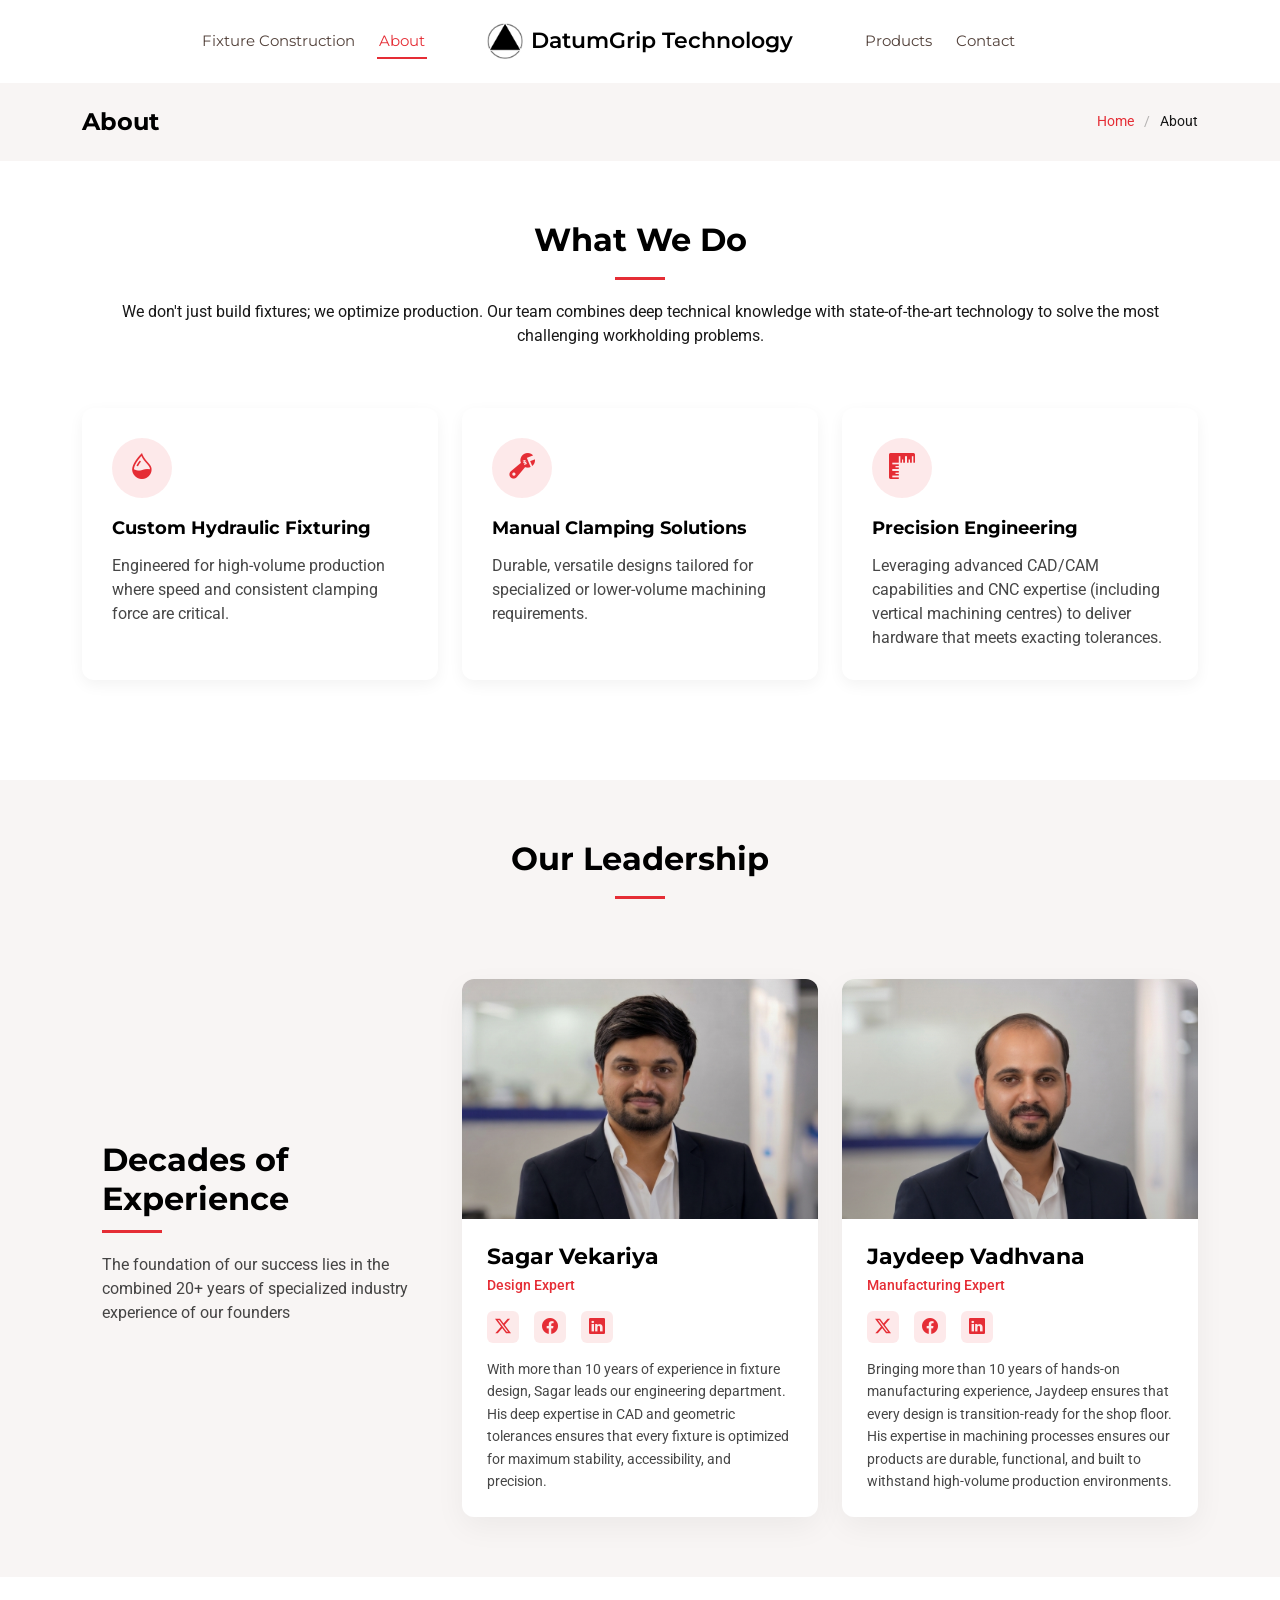
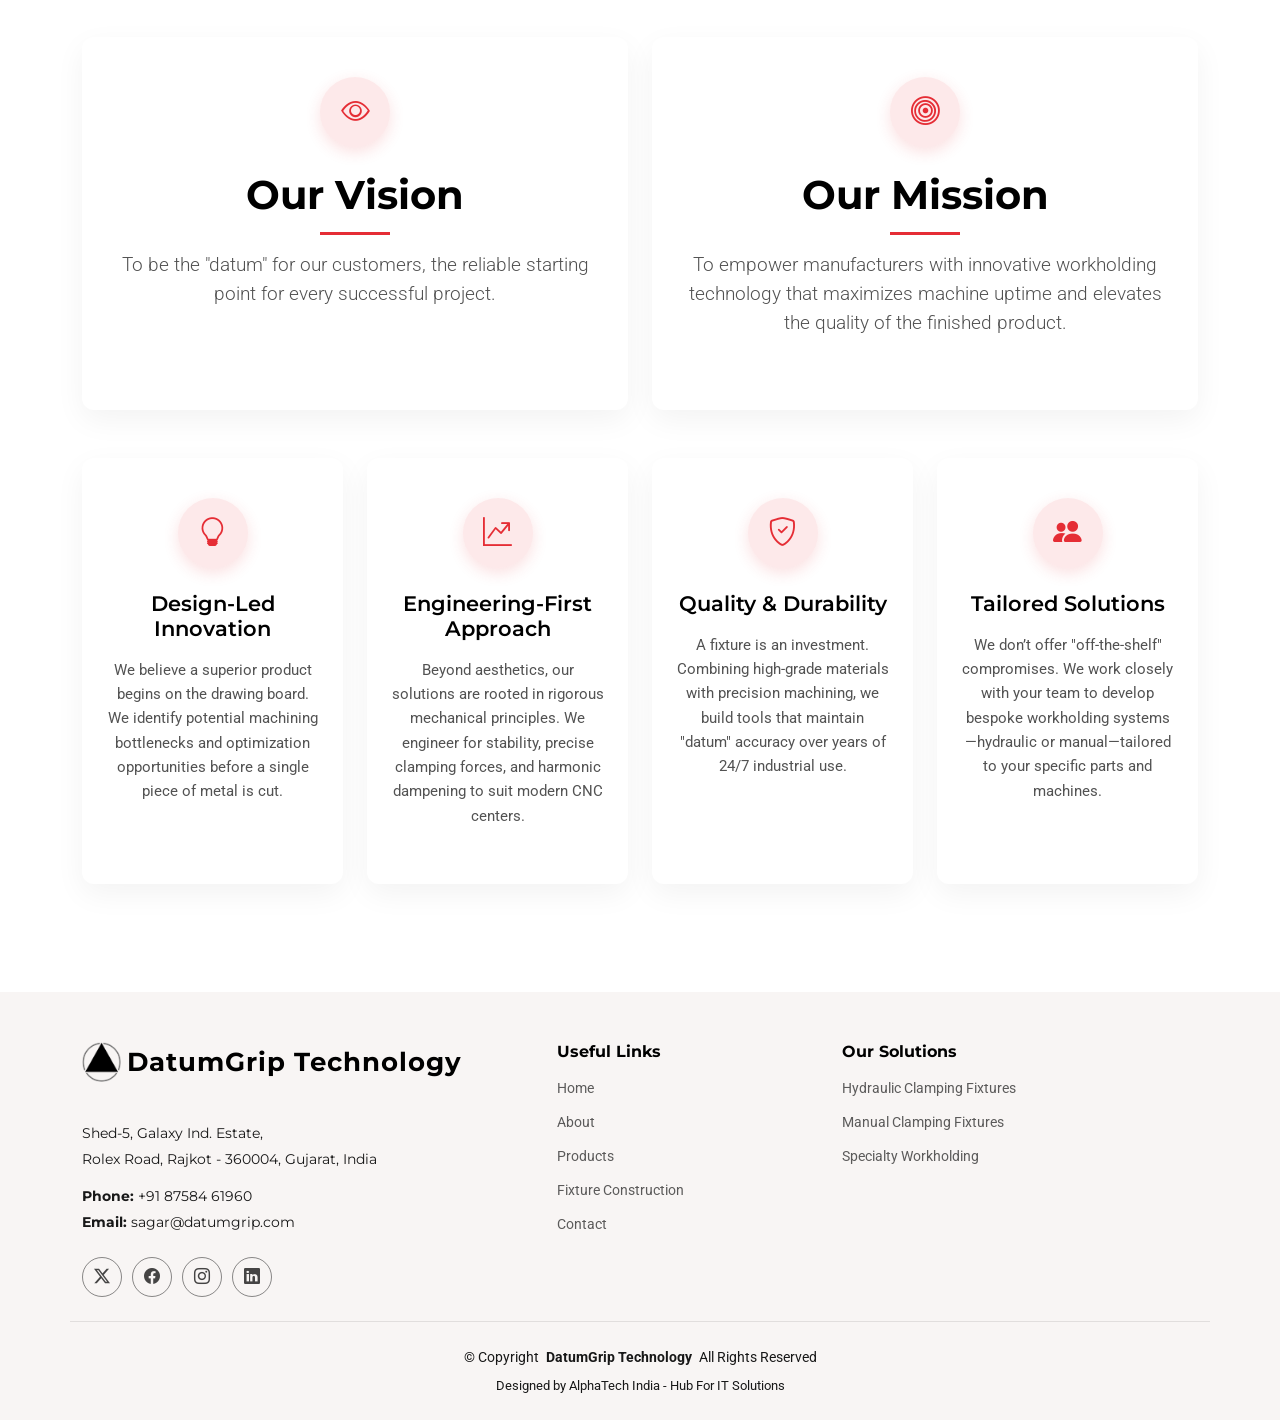
==== commit a4c87134: "fix" ====
--- a/about.html
+++ b/about.html
@@ -36,7 +36,7 @@
         <nav id="navmenu" class="navmenu">
           <div class="navmenu-panels">
             <ul class="nav-left">
-              <li><a href="fixture-construction.html">Fixtures Construction</a></li>
+              <li><a href="fixture-construction.html">Fixture Construction</a></li>
               <li><a href="about.html" class="active">About</a></li>
             </ul>
             <a href="index.html" class="logo d-flex align-items-center">
@@ -334,7 +334,6 @@
               <li><a href="products.html">Hydraulic Clamping Fixtures</a></li>
               <li><a href="products.html">Manual Clamping Fixtures</a></li>
               <li><a href="products.html">Specialty Workholding</a></li>
-              <li><a href="fixture-construction.html">Fixture Construction</a></li>
             </ul>
           </div>
         </div>
